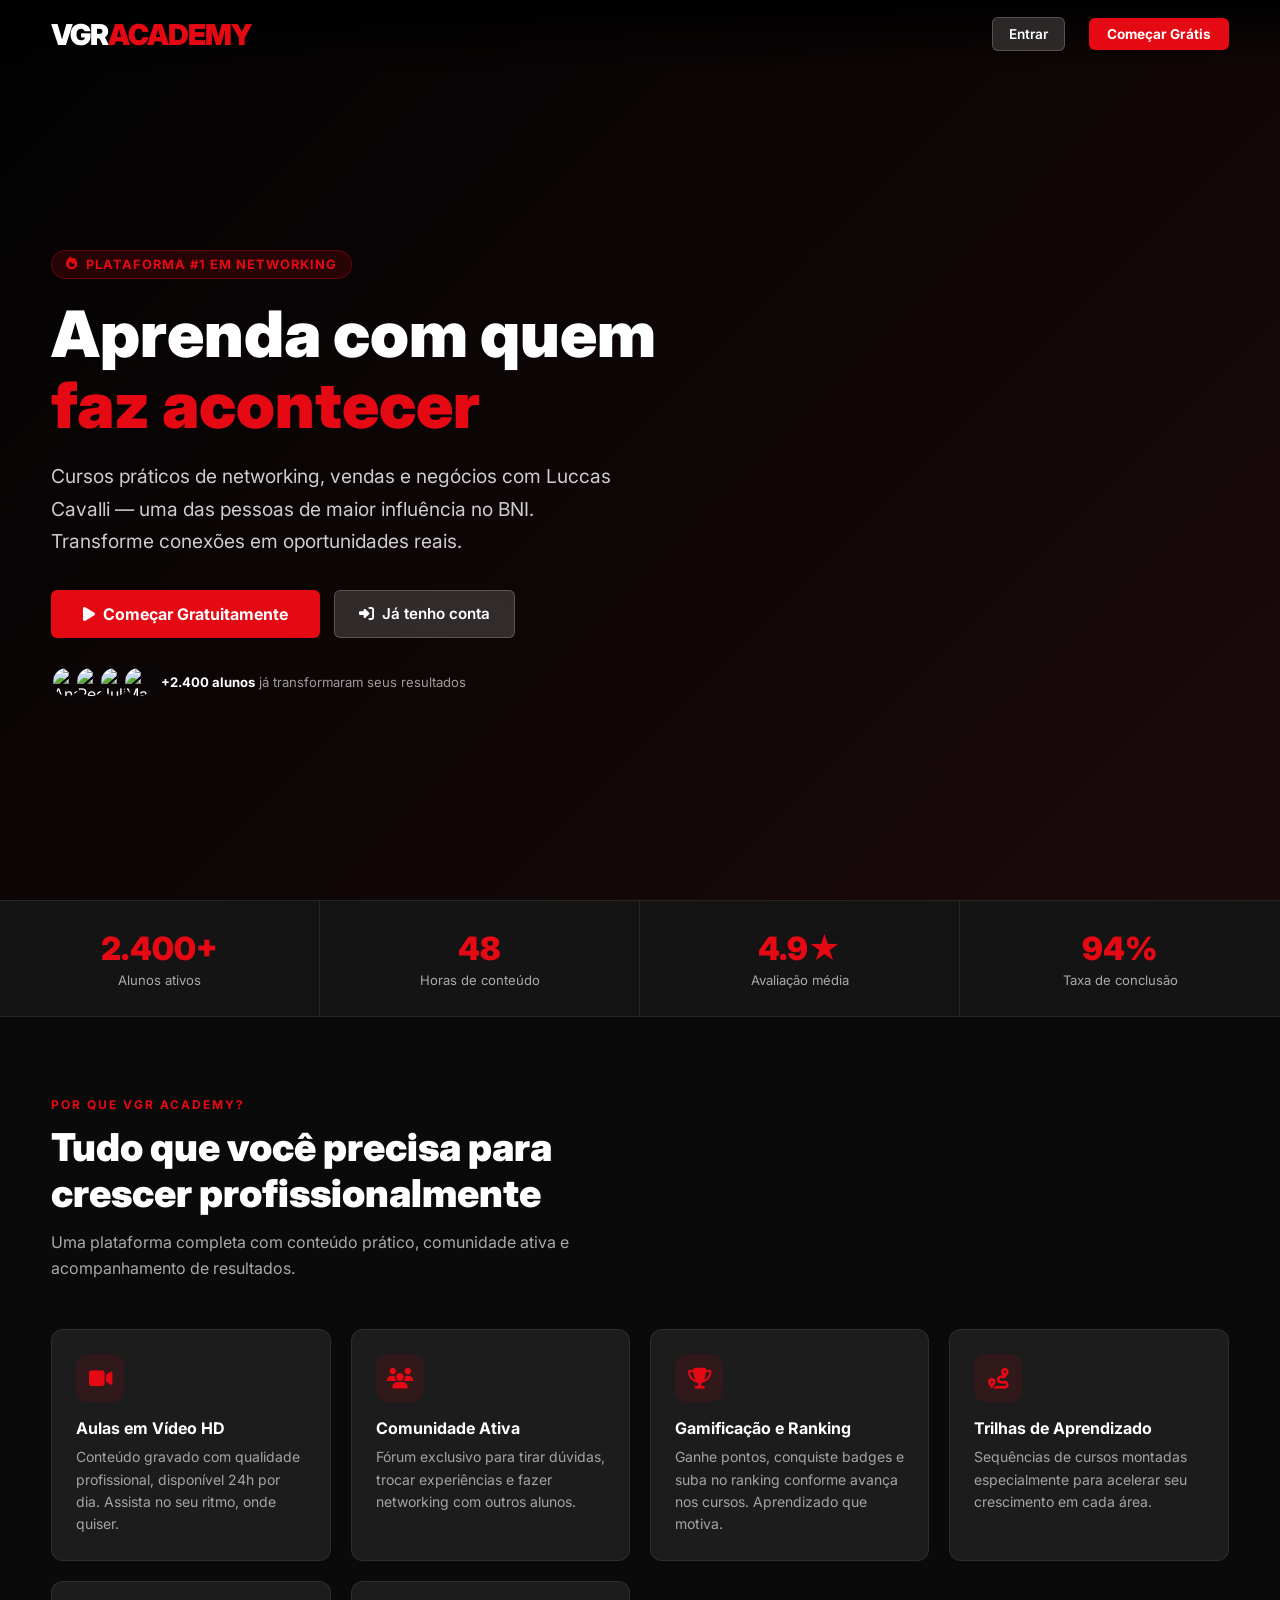
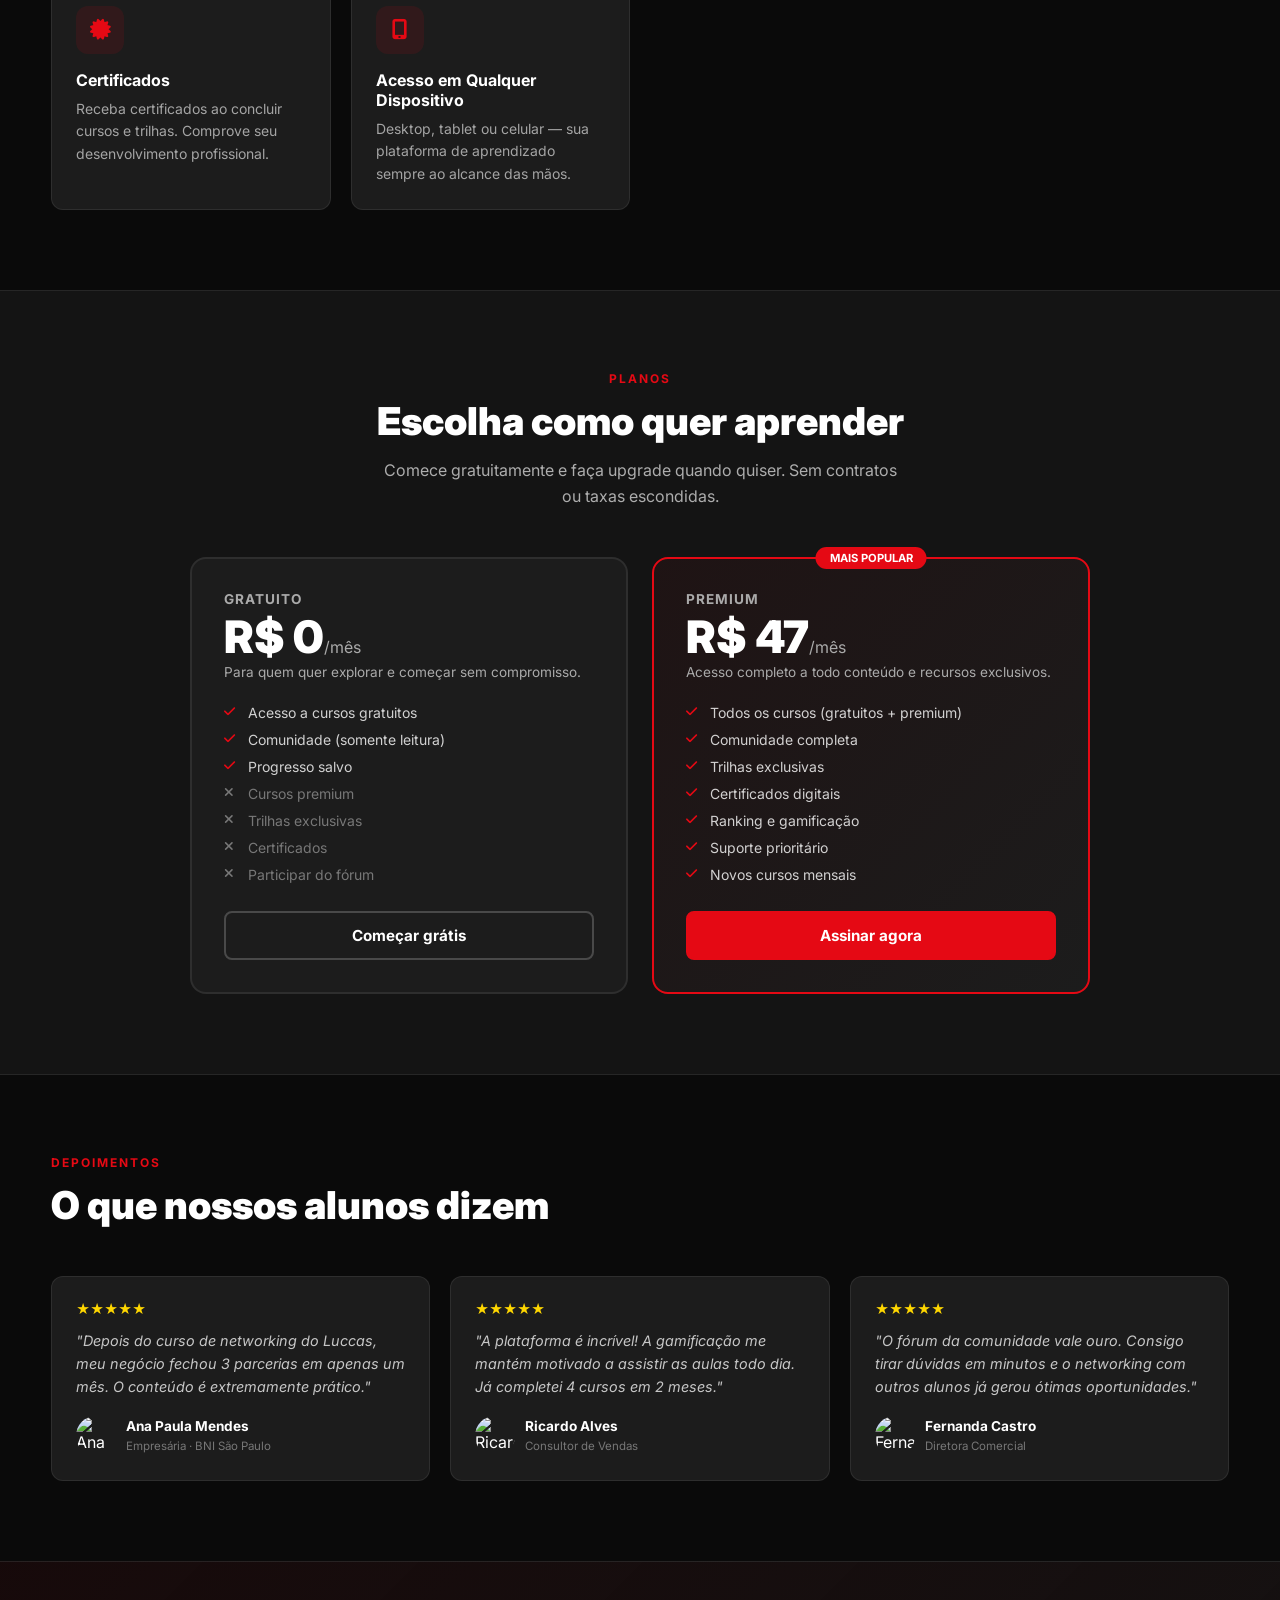
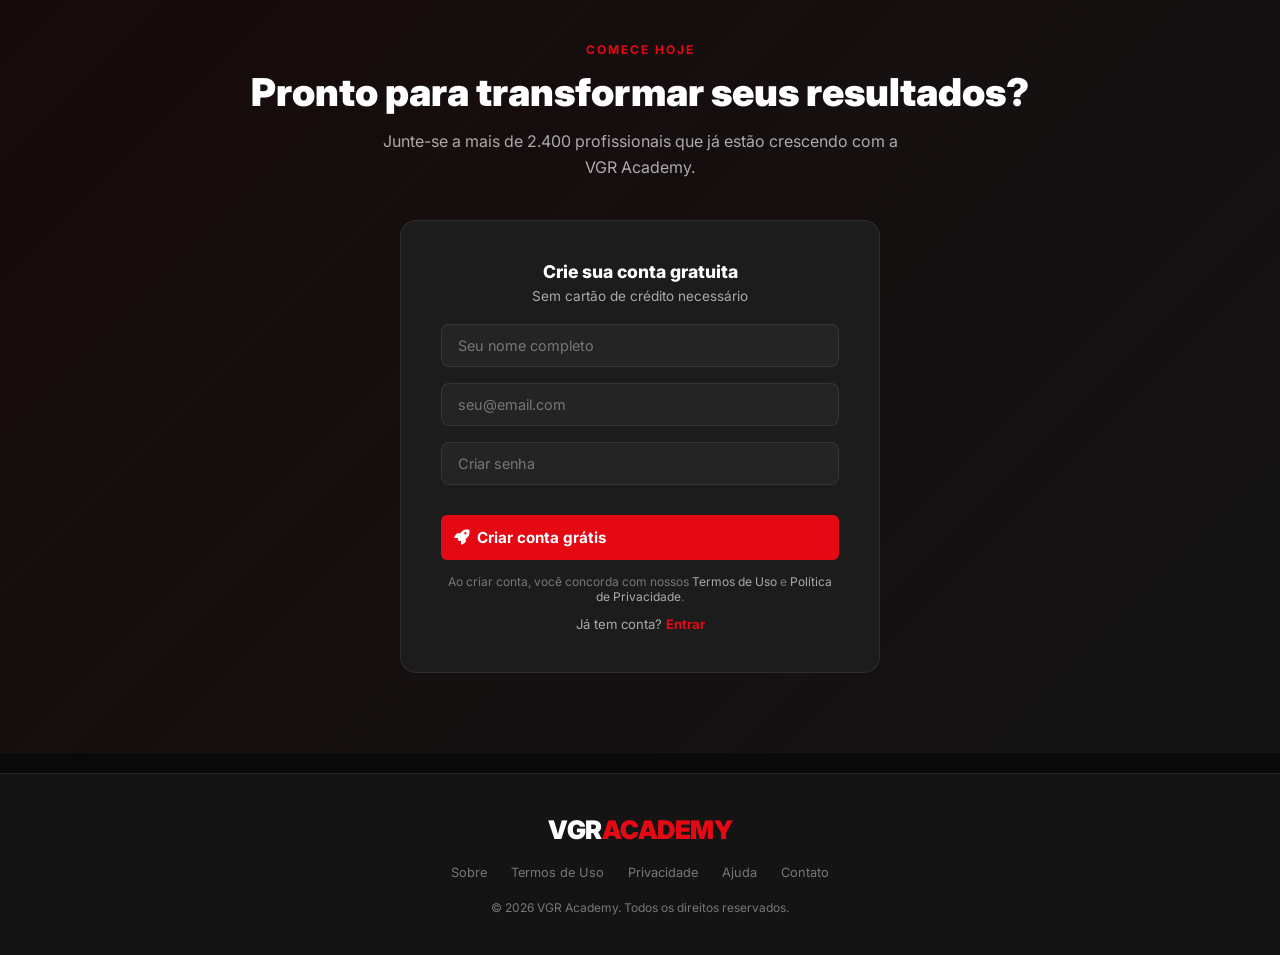
==== index.html @ bb8de330 "Update index.html" ====
<!DOCTYPE html>
<html lang="pt-BR">
<head>
  <meta charset="UTF-8" />
  <meta name="viewport" content="width=device-width, initial-scale=1.0" />
  <title>VGR Academy — Aprenda com quem faz acontecer</title>
  <link rel="stylesheet" href="css/style.css" />
  <link rel="stylesheet" href="css/landing.css" />
  <link rel="stylesheet" href="https://cdnjs.cloudflare.com/ajax/libs/font-awesome/6.5.0/css/all.min.css" />
  <link href="https://fonts.googleapis.com/css2?family=Inter:wght@300;400;500;600;700;800;900&display=swap" rel="stylesheet" />
</head>
<body>

  <!-- NAVBAR -->
  <nav class="navbar scrolled" id="navbar">
    <div class="navbar-left">
      <a href="index.html" class="logo">VGR<span>ACADEMY</span></a>
    </div>
    <div class="navbar-right">
      <a href="login.html" class="btn-secondary btn-sm" style="margin-right:8px">Entrar</a>
      <a href="#planos" class="btn-primary btn-sm">Começar Grátis</a>
    </div>
  </nav>

  <!-- HERO -->
  <section class="landing-hero">
    <div class="landing-hero-bg" id="landingHeroBg"></div>
    <div class="landing-hero-content">
      <div class="landing-eyebrow">
        <i class="fas fa-fire"></i> Plataforma #1 em Networking
      </div>
      <h1 class="landing-h1">
        Aprenda com quem<br><span>faz acontecer</span>
      </h1>
      <p class="landing-lead">
        Cursos práticos de networking, vendas e negócios com Luccas Cavalli — uma das pessoas de maior influência no BNI. Transforme conexões em oportunidades reais.
      </p>
      <div class="landing-cta-row">
        <a href="registro.html" class="btn-primary"><i class="fas fa-play"></i> Começar Gratuitamente</a>
        <a href="login.html" class="btn-secondary"><i class="fas fa-sign-in-alt"></i> Já tenho conta</a>
      </div>
      <div class="landing-social-proof">
        <div class="landing-avatars">
          <img src="https://ui-avatars.com/api/?name=Ana+Silva&background=e50914&color=fff&size=32" alt="Ana" />
          <img src="https://ui-avatars.com/api/?name=Pedro+Costa&background=f5a623&color=fff&size=32" alt="Pedro" />
          <img src="https://ui-avatars.com/api/?name=Julia+Rocha&background=00d4aa&color=fff&size=32" alt="Julia" />
          <img src="https://ui-avatars.com/api/?name=Marcos+Lima&background=7c5cbf&color=fff&size=32" alt="Marcos" />
        </div>
        <div class="landing-social-text">
          <strong>+2.400 alunos</strong> já transformaram seus resultados
        </div>
      </div>
    </div>
  </section>

  <!-- STATS -->
  <section class="landing-stats">
    <div class="landing-stats-grid">
      <div class="stat-cell"><strong>2.400+</strong><span>Alunos ativos</span></div>
      <div class="stat-cell"><strong>48</strong><span>Horas de conteúdo</span></div>
      <div class="stat-cell"><strong>4.9★</strong><span>Avaliação média</span></div>
      <div class="stat-cell"><strong>94%</strong><span>Taxa de conclusão</span></div>
    </div>
  </section>

  <!-- FEATURES -->
  <section class="landing-section">
    <div class="section-label">Por que VGR Academy?</div>
    <h2 class="section-title">Tudo que você precisa para<br>crescer profissionalmente</h2>
    <p class="section-subtitle">Uma plataforma completa com conteúdo prático, comunidade ativa e acompanhamento de resultados.</p>
    <div class="features-grid">
      <div class="feature-card">
        <div class="feature-icon"><i class="fas fa-video"></i></div>
        <h3>Aulas em Vídeo HD</h3>
        <p>Conteúdo gravado com qualidade profissional, disponível 24h por dia. Assista no seu ritmo, onde quiser.</p>
      </div>
      <div class="feature-card">
        <div class="feature-icon"><i class="fas fa-users"></i></div>
        <h3>Comunidade Ativa</h3>
        <p>Fórum exclusivo para tirar dúvidas, trocar experiências e fazer networking com outros alunos.</p>
      </div>
      <div class="feature-card">
        <div class="feature-icon"><i class="fas fa-trophy"></i></div>
        <h3>Gamificação e Ranking</h3>
        <p>Ganhe pontos, conquiste badges e suba no ranking conforme avança nos cursos. Aprendizado que motiva.</p>
      </div>
      <div class="feature-card">
        <div class="feature-icon"><i class="fas fa-route"></i></div>
        <h3>Trilhas de Aprendizado</h3>
        <p>Sequências de cursos montadas especialmente para acelerar seu crescimento em cada área.</p>
      </div>
      <div class="feature-card">
        <div class="feature-icon"><i class="fas fa-certificate"></i></div>
        <h3>Certificados</h3>
        <p>Receba certificados ao concluir cursos e trilhas. Comprove seu desenvolvimento profissional.</p>
      </div>
      <div class="feature-card">
        <div class="feature-icon"><i class="fas fa-mobile-alt"></i></div>
        <h3>Acesso em Qualquer Dispositivo</h3>
        <p>Desktop, tablet ou celular — sua plataforma de aprendizado sempre ao alcance das mãos.</p>
      </div>
    </div>
  </section>

  <!-- PLANS -->
  <section class="landing-section" id="planos" style="background:var(--bg2);border-top:1px solid var(--border);border-bottom:1px solid var(--border)">
    <div style="text-align:center">
      <div class="section-label">Planos</div>
      <h2 class="section-title">Escolha como quer aprender</h2>
      <p class="section-subtitle" style="margin:0 auto">Comece gratuitamente e faça upgrade quando quiser. Sem contratos ou taxas escondidas.</p>
    </div>
    <div class="plans-grid">

      <!-- FREE -->
      <div class="plan-card">
        <div class="plan-name">Gratuito</div>
        <div class="plan-price">R$ 0<small>/mês</small></div>
        <div class="plan-desc">Para quem quer explorar e começar sem compromisso.</div>
        <ul class="plan-features">
          <li><i class="fas fa-check"></i> Acesso a cursos gratuitos</li>
          <li><i class="fas fa-check"></i> Comunidade (somente leitura)</li>
          <li><i class="fas fa-check"></i> Progresso salvo</li>
          <li class="disabled"><i class="fas fa-times"></i> Cursos premium</li>
          <li class="disabled"><i class="fas fa-times"></i> Trilhas exclusivas</li>
          <li class="disabled"><i class="fas fa-times"></i> Certificados</li>
          <li class="disabled"><i class="fas fa-times"></i> Participar do fórum</li>
        </ul>
        <a href="registro.html?plan=free" class="plan-btn outline">Começar grátis</a>
      </div>

      <!-- PAID -->
      <div class="plan-card featured">
        <div class="popular-badge">Mais popular</div>
        <div class="plan-name">Premium</div>
        <div class="plan-price">R$ 47<small>/mês</small></div>
        <div class="plan-desc">Acesso completo a todo conteúdo e recursos exclusivos.</div>
        <ul class="plan-features">
          <li><i class="fas fa-check"></i> Todos os cursos (gratuitos + premium)</li>
          <li><i class="fas fa-check"></i> Comunidade completa</li>
          <li><i class="fas fa-check"></i> Trilhas exclusivas</li>
          <li><i class="fas fa-check"></i> Certificados digitais</li>
          <li><i class="fas fa-check"></i> Ranking e gamificação</li>
          <li><i class="fas fa-check"></i> Suporte prioritário</li>
          <li><i class="fas fa-check"></i> Novos cursos mensais</li>
        </ul>
        <a href="registro.html?plan=paid" class="plan-btn primary">Assinar agora</a>
      </div>

    </div>
  </section>

  <!-- TESTIMONIALS -->
  <section class="landing-section">
    <div class="section-label">Depoimentos</div>
    <h2 class="section-title">O que nossos alunos dizem</h2>
    <div class="testimonials-grid">
      <div class="testimonial-card">
        <div class="testimonial-stars">★★★★★</div>
        <p class="testimonial-text">"Depois do curso de networking do Luccas, meu negócio fechou 3 parcerias em apenas um mês. O conteúdo é extremamente prático."</p>
        <div class="testimonial-author">
          <img src="https://ui-avatars.com/api/?name=Ana+Paula&background=e50914&color=fff&size=40" alt="Ana Paula" />
          <div>
            <strong>Ana Paula Mendes</strong>
            <small>Empresária · BNI São Paulo</small>
          </div>
        </div>
      </div>
      <div class="testimonial-card">
        <div class="testimonial-stars">★★★★★</div>
        <p class="testimonial-text">"A plataforma é incrível! A gamificação me mantém motivado a assistir as aulas todo dia. Já completei 4 cursos em 2 meses."</p>
        <div class="testimonial-author">
          <img src="https://ui-avatars.com/api/?name=Ricardo+Alves&background=f5a623&color=fff&size=40" alt="Ricardo" />
          <div>
            <strong>Ricardo Alves</strong>
            <small>Consultor de Vendas</small>
          </div>
        </div>
      </div>
      <div class="testimonial-card">
        <div class="testimonial-stars">★★★★★</div>
        <p class="testimonial-text">"O fórum da comunidade vale ouro. Consigo tirar dúvidas em minutos e o networking com outros alunos já gerou ótimas oportunidades."</p>
        <div class="testimonial-author">
          <img src="https://ui-avatars.com/api/?name=Fernanda+Castro&background=00d4aa&color=fff&size=40" alt="Fernanda" />
          <div>
            <strong>Fernanda Castro</strong>
            <small>Diretora Comercial</small>
          </div>
        </div>
      </div>
    </div>
  </section>

  <!-- REGISTER CTA -->
  <section class="register-section">
    <div class="section-label">Comece hoje</div>
    <h2 class="section-title">Pronto para transformar seus resultados?</h2>
    <p class="section-subtitle" style="margin:0 auto 32px">Junte-se a mais de 2.400 profissionais que já estão crescendo com a VGR Academy.</p>
    <div class="register-box">
      <h3 style="font-size:1.1rem;font-weight:800;margin-bottom:6px">Crie sua conta gratuita</h3>
      <p style="font-size:0.85rem;color:var(--gray);margin-bottom:20px">Sem cartão de crédito necessário</p>
      <form onsubmit="quickRegister(event)">
        <div class="form-group">
          <input type="text" id="qrName" placeholder="Seu nome completo" required style="background:var(--bg4);border:1px solid var(--border);border-radius:8px;padding:12px 16px;width:100%;color:white;font-family:var(--font);font-size:0.9rem;box-sizing:border-box" />
        </div>
        <div class="form-group" style="margin-top:10px">
          <input type="email" id="qrEmail" placeholder="seu@email.com" required style="background:var(--bg4);border:1px solid var(--border);border-radius:8px;padding:12px 16px;width:100%;color:white;font-family:var(--font);font-size:0.9rem;box-sizing:border-box" />
        </div>
        <div class="form-group" style="margin-top:10px">
          <input type="password" id="qrPass" placeholder="Criar senha" required style="background:var(--bg4);border:1px solid var(--border);border-radius:8px;padding:12px 16px;width:100%;color:white;font-family:var(--font);font-size:0.9rem;box-sizing:border-box" />
        </div>
        <button type="submit" class="btn-primary" style="width:100%;margin-top:14px;padding:13px;font-size:0.95rem">
          <i class="fas fa-rocket"></i> Criar conta grátis
        </button>
      </form>
      <p style="font-size:0.75rem;color:var(--gray2);margin-top:14px;text-align:center">
        Ao criar conta, você concorda com nossos <a href="#" style="color:var(--gray)">Termos de Uso</a> e <a href="#" style="color:var(--gray)">Política de Privacidade</a>.
      </p>
      <p style="font-size:0.82rem;text-align:center;margin-top:12px;color:var(--gray)">
        Já tem conta? <a href="login.html" style="color:var(--red);font-weight:700">Entrar</a>
      </p>
    </div>
  </section>

  <!-- FOOTER -->
  <footer class="footer">
    <div class="footer-inner">
      <div class="footer-logo">VGR<span>ACADEMY</span></div>
      <div class="footer-links">
        <a href="#">Sobre</a>
        <a href="#">Termos de Uso</a>
        <a href="#">Privacidade</a>
        <a href="#">Ajuda</a>
        <a href="#">Contato</a>
      </div>
      <p class="footer-copy">© 2026 VGR Academy. Todos os direitos reservados.</p>
    </div>
  </footer>

  <script src="https://cdn.jsdelivr.net/npm/@supabase/supabase-js@2"></script>
  <script src="js/supabase-config.js"></script>
  <script src="js/db.js"></script>
  <script src="js/supabase-db.js"></script>
  <script>
    function injectLandingMedia(url, poster, type) {
      const container = document.getElementById('landingHeroBg');
      if (!container) return;
      container.innerHTML = '';
      if (type === 'video' && url) {
        const v = document.createElement('video');
        v.autoplay = true; v.muted = true; v.loop = true;
        v.setAttribute('playsinline', '');
        if (poster) v.poster = poster;
        const s = document.createElement('source');
        s.src = url; s.type = 'video/mp4';
        v.appendChild(s);
        container.appendChild(v);
      } else {
        const img = document.createElement('img');
        img.src = url || poster || '';
        img.alt = 'Hero';
        container.appendChild(img);
      }
    }

    // 1. Aplica imediatamente do cache local
    (function () {
      const platform = DB.getPlatform();
      injectLandingMedia(platform.landingVideoUrl, platform.landingVideoPoster, platform.landingVideoType || 'video');
    })();

    // 2. Atualiza com dados do Supabase em segundo plano
    (async function () {
      try {
        const row = await SupabaseDB.getSettings();
        if (!row) return;
        const url    = row.landing_video_url    || '';
        const poster = row.landing_video_poster || '';
        const type   = row.landing_video_type   || 'video';
        if (url) injectLandingMedia(url, poster, type);
      } catch(e) { /* usa cache local */ }
    })();
  </script>
  <script>
    // Scroll navbar
    window.addEventListener('scroll', () => {
      document.getElementById('navbar').classList.toggle('scrolled', window.scrollY > 20);
    });

    // Smooth scroll for anchor links
    document.querySelectorAll('a[href^="#"]').forEach(a => {
      a.addEventListener('click', e => {
        e.preventDefault();
        const target = document.querySelector(a.getAttribute('href'));
        if (target) target.scrollIntoView({ behavior: 'smooth', block: 'start' });
      });
    });

    // Quick register from landing
    function quickRegister(e) {
      e.preventDefault();
      const name = document.getElementById('qrName').value.trim();
      const email = document.getElementById('qrEmail').value.trim();
      const pass = document.getElementById('qrPass').value;
      const result = DB.registerUser(name, email, pass, 'free');
      if (result.success) {
        DB.login(email, pass);
        window.location.href = 'home.html';
      } else {
        alert(result.error || 'Erro ao criar conta. Tente novamente.');
      }
    }
  </script>
</body>
</html>
---- css/style.css ----
/* ===================================================
   EDUFLIX — MAIN STYLESHEET
   =================================================== */

:root {
  --bg: #0a0a0a;
  --bg2: #141414;
  --bg3: #1c1c1c;
  --bg4: #242424;
  --red: #e50914;
  --red-hover: #f40612;
  --red-dark: #b20710;
  --white: #ffffff;
  --gray: #aaaaaa;
  --gray2: #777777;
  --border: rgba(255,255,255,0.08);
  --card-radius: 8px;
  --transition: 0.25s ease;
  --navbar-h: 68px;
  --font: 'Inter', sans-serif;
  --shadow: 0 8px 40px rgba(0,0,0,0.6);
  --shadow-card: 0 4px 20px rgba(0,0,0,0.5);
}

/* ---- RESET ---- */
*, *::before, *::after { box-sizing: border-box; margin: 0; padding: 0; }
html { scroll-behavior: smooth; }
body {
  font-family: var(--font);
  background: var(--bg);
  color: var(--white);
  overflow-x: hidden;
  min-height: 100vh;
}
a { text-decoration: none; color: inherit; }
ul { list-style: none; }
img { display: block; max-width: 100%; }
button { cursor: pointer; border: none; background: none; font-family: var(--font); }

/* ============================================================
   SCROLLBAR
   ============================================================ */
::-webkit-scrollbar { width: 6px; height: 6px; }
::-webkit-scrollbar-track { background: var(--bg2); }
::-webkit-scrollbar-thumb { background: #444; border-radius: 3px; }
::-webkit-scrollbar-thumb:hover { background: #666; }

/* ============================================================
   NAVBAR
   ============================================================ */
.navbar {
  position: fixed;
  top: 0; left: 0; right: 0;
  z-index: 1000;
  height: var(--navbar-h);
  display: flex;
  align-items: center;
  justify-content: space-between;
  padding: 0 4%;
  background: linear-gradient(to bottom, rgba(0,0,0,0.95) 0%, transparent 100%);
  transition: background var(--transition);
}
.navbar.scrolled {
  background: rgba(10,10,10,0.98);
  box-shadow: 0 2px 20px rgba(0,0,0,0.5);
}
.navbar-left { display: flex; align-items: center; gap: 32px; }
.navbar-right { display: flex; align-items: center; gap: 16px; }

.logo {
  font-size: 1.8rem;
  font-weight: 900;
  color: var(--white);
  letter-spacing: -1px;
}
.logo span { color: var(--red); }

.nav-links { display: flex; gap: 20px; }
.nav-links a {
  font-size: 0.875rem;
  font-weight: 500;
  color: rgba(255,255,255,0.75);
  transition: color var(--transition);
  white-space: nowrap;
}
.nav-links a:hover, .nav-links a.active { color: var(--white); }

/* Search */
.btn-search {
  color: var(--white);
  font-size: 1.1rem;
  padding: 6px;
  background: none;
  transition: color var(--transition);
}
.btn-search:hover { color: var(--red); }

.search-bar {
  display: none;
  align-items: center;
  background: rgba(20,20,20,0.95);
  border: 1px solid rgba(255,255,255,0.3);
  border-radius: 4px;
  padding: 6px 12px;
  gap: 8px;
}
.search-bar.active { display: flex; }
.search-bar input {
  background: none;
  border: none;
  outline: none;
  color: var(--white);
  font-size: 0.9rem;
  width: 200px;
  font-family: var(--font);
}
.search-bar input::placeholder { color: var(--gray2); }
.close-search { color: var(--gray); font-size: 0.9rem; }
.close-search:hover { color: var(--white); }

/* Bell */
.notification-bell {
  position: relative;
  font-size: 1.1rem;
  cursor: pointer;
  color: rgba(255,255,255,0.8);
  transition: color var(--transition);
}
.notification-bell:hover { color: var(--white); }
.notification-bell .badge {
  position: absolute;
  top: -6px; right: -6px;
  background: var(--red);
  color: white;
  font-size: 0.6rem;
  font-weight: 700;
  width: 16px; height: 16px;
  border-radius: 50%;
  display: flex; align-items: center; justify-content: center;
}

/* User Menu */
.user-menu { position: relative; }
.avatar {
  display: flex; align-items: center; gap: 6px;
  cursor: pointer;
}
.avatar img { border-radius: 4px; width: 36px; height: 36px; object-fit: cover; }
.avatar .fa-caret-down { font-size: 0.75rem; color: var(--gray); transition: transform var(--transition); }
.user-menu:hover .fa-caret-down { transform: rotate(180deg); }

.dropdown {
  display: none;
  position: absolute;
  top: calc(100% + 12px);
  right: 0;
  background: rgba(20,20,20,0.97);
  border: 1px solid var(--border);
  border-radius: 6px;
  min-width: 180px;
  padding: 8px 0;
  box-shadow: var(--shadow);
  backdrop-filter: blur(10px);
}
.user-menu:hover .dropdown { display: block; }
.dropdown a {
  display: flex;
  align-items: center;
  gap: 10px;
  padding: 10px 16px;
  font-size: 0.875rem;
  color: rgba(255,255,255,0.85);
  transition: background var(--transition), color var(--transition);
}
.dropdown a:hover { background: rgba(255,255,255,0.08); color: var(--white); }
.dropdown a i { width: 16px; color: var(--gray2); }
.dropdown .divider { border-top: 1px solid var(--border); margin: 6px 0; }

/* Hamburger */
.hamburger { display: none; color: var(--white); font-size: 1.3rem; padding: 6px; }

/* Mobile Menu */
.mobile-menu {
  display: none;
  position: fixed;
  top: var(--navbar-h); left: 0; right: 0;
  background: rgba(10,10,10,0.98);
  z-index: 999;
  padding: 16px 0;
  border-bottom: 1px solid var(--border);
  backdrop-filter: blur(20px);
}
.mobile-menu.open { display: block; }
.mobile-menu ul { display: flex; flex-direction: column; }
.mobile-menu a {
  display: flex;
  align-items: center;
  gap: 12px;
  padding: 14px 24px;
  font-size: 1rem;
  color: rgba(255,255,255,0.85);
  border-bottom: 1px solid rgba(255,255,255,0.04);
  transition: background var(--transition);
}
.mobile-menu a:hover { background: rgba(255,255,255,0.06); color: var(--white); }
.mobile-menu a i { width: 20px; color: var(--red); }

/* ============================================================
   HERO
   ============================================================ */
.hero {
  position: relative;
  height: 90vh;
  min-height: 520px;
  max-height: 850px;
  display: flex;
  align-items: flex-end;
  overflow: hidden;
}
.hero-bg { position: absolute; inset: 0; }
.hero-img {
  width: 100%; height: 100%;
  object-fit: cover;
  object-position: center top;
  filter: brightness(0.55);
}
.hero-video {
  width: 100%; height: 100%;
  object-fit: cover;
  object-position: center center;
  filter: brightness(0.55);
  pointer-events: none;
}
.hero-overlay {
  position: absolute; inset: 0;
  background: linear-gradient(
    to right,
    rgba(0,0,0,0.85) 0%,
    rgba(0,0,0,0.4) 50%,
    transparent 100%
  ),
  linear-gradient(
    to top,
    rgba(10,10,10,1) 0%,
    rgba(10,10,10,0.3) 40%,
    transparent 100%
  );
}
.hero-content {
  position: relative;
  z-index: 2;
  max-width: 580px;
  padding: 0 4% 80px;
}
.hero-badge {
  display: inline-flex;
  align-items: center;
  gap: 6px;
  background: var(--red);
  color: white;
  font-size: 0.75rem;
  font-weight: 700;
  padding: 4px 10px;
  border-radius: 4px;
  margin-bottom: 16px;
  text-transform: uppercase;
  letter-spacing: 1px;
}
.hero-title {
  font-size: clamp(2rem, 5vw, 3.5rem);
  font-weight: 900;
  line-height: 1.1;
  margin-bottom: 14px;
  text-shadow: 2px 2px 20px rgba(0,0,0,0.5);
}
.hero-title span { color: var(--red); }
.hero-desc {
  font-size: clamp(0.875rem, 1.5vw, 1.05rem);
  color: rgba(255,255,255,0.85);
  line-height: 1.6;
  margin-bottom: 20px;
  max-width: 480px;
}
.hero-meta {
  display: flex;
  align-items: center;
  gap: 10px;
  margin-bottom: 24px;
  flex-wrap: wrap;
}
.hero-meta span { font-size: 0.875rem; color: rgba(255,255,255,0.75); }
.hero-meta .separator { color: rgba(255,255,255,0.3); }
.hero-meta .rating { color: #ffd700; font-weight: 600; }
.hero-meta .badge-level {
  background: rgba(255,255,255,0.15);
  border: 1px solid rgba(255,255,255,0.3);
  padding: 2px 10px;
  border-radius: 20px;
  font-size: 0.75rem;
}
.hero-actions { display: flex; align-items: center; gap: 12px; flex-wrap: wrap; }

.hero-scroll-indicator {
  position: absolute;
  bottom: 24px;
  left: 50%;
  transform: translateX(-50%);
  z-index: 2;
  animation: bounce 2s infinite;
  color: rgba(255,255,255,0.4);
  font-size: 1.2rem;
}
@keyframes bounce {
  0%, 100% { transform: translateX(-50%) translateY(0); }
  50% { transform: translateX(-50%) translateY(8px); }
}

/* ============================================================
   BUTTONS
   ============================================================ */
.btn-primary {
  display: inline-flex;
  align-items: center;
  gap: 8px;
  background: var(--red);
  color: white;
  font-weight: 700;
  font-size: 0.95rem;
  padding: 12px 28px;
  border-radius: 6px;
  transition: background var(--transition), transform var(--transition), box-shadow var(--transition);
  border: none;
  cursor: pointer;
  font-family: var(--font);
}
.btn-primary:hover {
  background: var(--red-hover);
  transform: translateY(-1px);
  box-shadow: 0 6px 20px rgba(229,9,20,0.4);
}
.btn-primary.btn-sm { padding: 8px 18px; font-size: 0.85rem; }

.btn-secondary {
  display: inline-flex;
  align-items: center;
  gap: 8px;
  background: rgba(255,255,255,0.15);
  color: white;
  font-weight: 600;
  font-size: 0.95rem;
  padding: 12px 24px;
  border-radius: 6px;
  backdrop-filter: blur(4px);
  border: 1px solid rgba(255,255,255,0.2);
  transition: background var(--transition), transform var(--transition);
  cursor: pointer;
  font-family: var(--font);
}
.btn-secondary:hover { background: rgba(255,255,255,0.25); transform: translateY(-1px); }
.btn-secondary.btn-sm { padding: 8px 16px; font-size: 0.85rem; }

.btn-icon {
  width: 44px; height: 44px;
  border-radius: 50%;
  border: 2px solid rgba(255,255,255,0.6);
  color: white;
  font-size: 1.1rem;
  display: flex; align-items: center; justify-content: center;
  transition: border-color var(--transition), background var(--transition);
  background: none;
  cursor: pointer;
}
.btn-icon:hover { border-color: white; background: rgba(255,255,255,0.15); }

/* ============================================================
   CONTINUE WATCHING BANNER
   ============================================================ */
.continue-watching-banner {
  background: linear-gradient(135deg, rgba(229,9,20,0.12) 0%, rgba(20,20,20,0.95) 100%);
  border-top: 1px solid rgba(229,9,20,0.2);
  border-bottom: 1px solid var(--border);
  padding: 20px 0;
}
.container { max-width: 1400px; margin: 0 auto; padding: 0 4%; }
.progress-card-featured {
  display: flex;
  align-items: center;
  gap: 20px;
  max-width: 700px;
}
.progress-card-featured-thumb {
  position: relative;
  width: 140px;
  min-width: 140px;
  border-radius: 8px;
  overflow: hidden;
  cursor: pointer;
}
.progress-card-featured-thumb img {
  width: 100%;
  aspect-ratio: 16/9;
  object-fit: cover;
  transition: transform var(--transition);
}
.progress-card-featured-thumb:hover img { transform: scale(1.05); }
.play-overlay {
  position: absolute;
  inset: 0;
  background: rgba(0,0,0,0.4);
  display: flex;
  align-items: center;
  justify-content: center;
  opacity: 0;
  transition: opacity var(--transition);
}
.progress-card-featured-thumb:hover .play-overlay { opacity: 1; }
.play-overlay i { font-size: 1.5rem; color: white; }
.progress-label {
  font-size: 0.75rem;
  color: var(--red);
  font-weight: 600;
  text-transform: uppercase;
  letter-spacing: 0.5px;
  margin-bottom: 6px;
  display: flex; align-items: center; gap: 6px;
}
.progress-card-featured-info h3 {
  font-size: 1rem;
  font-weight: 700;
  margin-bottom: 10px;
}
.progress-bar-wrap {
  display: flex;
  align-items: center;
  gap: 10px;
  margin-bottom: 12px;
}
.progress-bar {
  flex: 1;
  height: 4px;
  background: rgba(255,255,255,0.15);
  border-radius: 2px;
  overflow: hidden;
}
.progress-fill {
  height: 100%;
  background: var(--red);
  border-radius: 2px;
  transition: width 0.5s ease;
}
.progress-bar-wrap span { font-size: 0.75rem; color: var(--gray); white-space: nowrap; }
.btn-continue {
  display: inline-flex;
  align-items: center;
  gap: 6px;
  background: var(--red);
  color: white;
  font-size: 0.8rem;
  font-weight: 700;
  padding: 8px 16px;
  border-radius: 5px;
  transition: background var(--transition);
}
.btn-continue:hover { background: var(--red-hover); }

/* ============================================================
   MAIN CONTENT
   ============================================================ */
.main-content { padding: 20px 0 60px; }

/* ============================================================
   SECTIONS
   ============================================================ */
.section { padding: 32px 0 8px; }
.section-header {
  display: flex;
  align-items: center;
  justify-content: space-between;
  padding: 0 4%;
  margin-bottom: 16px;
}
.section-header h2 {
  font-size: clamp(1rem, 2vw, 1.3rem);
  font-weight: 700;
  display: flex;
  align-items: center;
  gap: 10px;
}
.section-header h2 i { color: var(--red); font-size: 0.9em; }
.see-all {
  font-size: 0.8rem;
  color: var(--gray);
  display: flex;
  align-items: center;
  gap: 4px;
  transition: color var(--transition);
  white-space: nowrap;
}
.see-all:hover { color: var(--white); }

/* ============================================================
   CAROUSEL
   ============================================================ */
.carousel-wrap {
  position: relative;
  padding: 0 4%;
}
.carousel {
  display: flex;
  gap: 10px;
  overflow-x: auto;
  scroll-snap-type: x mandatory;
  scrollbar-width: none;
  padding-bottom: 16px;
  scroll-behavior: smooth;
}
.carousel::-webkit-scrollbar { display: none; }

.carousel-btn {
  position: absolute;
  top: 50%;
  transform: translateY(-60%);
  z-index: 10;
  background: rgba(10,10,10,0.8);
  color: white;
  width: 44px; height: 80px;
  border-radius: 4px;
  border: none;
  cursor: pointer;
  font-size: 1.1rem;
  display: flex;
  align-items: center;
  justify-content: center;
  transition: background var(--transition), opacity var(--transition);
  opacity: 0;
  backdrop-filter: blur(4px);
}
.carousel-wrap:hover .carousel-btn { opacity: 1; }
.carousel-btn:hover { background: rgba(30,30,30,0.95); }
.carousel-btn.prev { left: 0; border-radius: 0 4px 4px 0; }
.carousel-btn.next { right: 0; border-radius: 4px 0 0 4px; }

/* ============================================================
   COURSE CARD
   ============================================================ */
.course-card {
  position: relative;
  min-width: 220px;
  max-width: 220px;
  scroll-snap-align: start;
  border-radius: var(--card-radius);
  overflow: hidden;
  cursor: pointer;
  transition: transform 0.3s cubic-bezier(0.34,1.56,0.64,1), z-index 0s;
  transform-origin: center center;
  flex-shrink: 0;
  background: var(--bg3);
}
.course-card:hover {
  transform: scale(1.12);
  z-index: 50;
  box-shadow: var(--shadow);
}
/* Fix for edge cards */
.carousel .course-card:first-child:hover { transform-origin: left center; }
.carousel .course-card:last-child:hover { transform-origin: right center; }

.card-thumb {
  position: relative;
  aspect-ratio: 16/9;
  overflow: hidden;
  background: var(--bg4);
}
.card-thumb img {
  width: 100%; height: 100%;
  object-fit: cover;
  transition: transform 0.3s ease;
}
.course-card:hover .card-thumb img { transform: scale(1.05); }

.card-play-btn {
  position: absolute;
  inset: 0;
  background: rgba(0,0,0,0.35);
  display: flex;
  align-items: center;
  justify-content: center;
  opacity: 0;
  transition: opacity var(--transition);
}
.card-play-btn i {
  width: 46px; height: 46px;
  background: var(--red);
  border-radius: 50%;
  display: flex; align-items: center; justify-content: center;
  font-size: 1rem;
  color: white;
  box-shadow: 0 4px 15px rgba(229,9,20,0.5);
  padding-left: 3px;
}
.course-card:hover .card-play-btn { opacity: 1; }

.card-badges {
  position: absolute;
  top: 8px; left: 8px;
  display: flex; gap: 4px; flex-wrap: wrap;
}
.card-badge {
  font-size: 0.65rem;
  font-weight: 700;
  padding: 3px 7px;
  border-radius: 3px;
  text-transform: uppercase;
  letter-spacing: 0.5px;
}
.badge-new { background: var(--red); color: white; }
.badge-hot { background: #ff6b35; color: white; }
.badge-free { background: #00c853; color: white; }
.badge-top { background: #ffd700; color: #000; }

.card-progress {
  position: absolute;
  bottom: 0; left: 0; right: 0;
  height: 3px;
  background: rgba(255,255,255,0.15);
}
.card-progress-fill { height: 100%; background: var(--red); }

.card-body {
  padding: 10px 12px 12px;
  background: var(--bg3);
  transition: background var(--transition);
}
.course-card:hover .card-body { background: var(--bg4); }
.card-title {
  font-size: 0.85rem;
  font-weight: 700;
  margin-bottom: 4px;
  white-space: nowrap;
  overflow: hidden;
  text-overflow: ellipsis;
}
.card-meta {
  display: flex;
  align-items: center;
  gap: 8px;
  font-size: 0.72rem;
  color: var(--gray);
}
.card-meta .star { color: #ffd700; }

/* Expanded Card (on hover) */
.card-expanded {
  display: none;
  padding: 0 12px 12px;
  background: var(--bg4);
  border-top: 1px solid var(--border);
}
.course-card:hover .card-expanded { display: block; }
.card-expanded p {
  font-size: 0.75rem;
  color: var(--gray);
  line-height: 1.5;
  margin-bottom: 10px;
  display: -webkit-box;
  -webkit-line-clamp: 2;
  -webkit-box-orient: vertical;
  overflow: hidden;
}
.card-actions {
  display: flex;
  gap: 6px;
  align-items: center;
}
.card-btn {
  width: 30px; height: 30px;
  border-radius: 50%;
  border: 1.5px solid rgba(255,255,255,0.4);
  color: white;
  font-size: 0.75rem;
  display: flex; align-items: center; justify-content: center;
  transition: border-color var(--transition), background var(--transition);
  background: none;
  cursor: pointer;
}
.card-btn:hover { border-color: white; background: rgba(255,255,255,0.12); }
.card-btn.play-small {
  background: var(--red);
  border-color: var(--red);
  width: 34px; height: 34px;
  font-size: 0.85rem;
}
.card-btn.play-small:hover { background: var(--red-hover); }

/* Top 10 Card */
.top10-card {
  min-width: 260px;
  max-width: 260px;
}
.top10-card .card-thumb { aspect-ratio: 16/9; }
.top10-number {
  position: absolute;
  bottom: -8px;
  left: -4px;
  font-size: 5rem;
  font-weight: 900;
  line-height: 1;
  color: transparent;
  -webkit-text-stroke: 3px var(--white);
  text-shadow: 3px 3px 0 rgba(0,0,0,0.5);
  z-index: 5;
}

/* ============================================================
   CATEGORIES GRID
   ============================================================ */
.categories-grid {
  display: grid;
  grid-template-columns: repeat(auto-fill, minmax(160px, 1fr));
  gap: 12px;
  padding: 0 4%;
}
.category-card {
  background: linear-gradient(135deg, color-mix(in srgb, var(--clr) 20%, var(--bg3)), var(--bg3));
  border: 1px solid color-mix(in srgb, var(--clr) 30%, transparent);
  border-radius: var(--card-radius);
  padding: 20px 16px;
  cursor: pointer;
  transition: transform var(--transition), box-shadow var(--transition), background var(--transition);
  display: flex;
  flex-direction: column;
  gap: 6px;
  position: relative;
  overflow: hidden;
}
.category-card::before {
  content: '';
  position: absolute;
  inset: 0;
  background: color-mix(in srgb, var(--clr) 0%, transparent);
  transition: background var(--transition);
}
.category-card:hover::before { background: color-mix(in srgb, var(--clr) 15%, transparent); }
.category-card:hover { transform: translateY(-4px); box-shadow: 0 8px 30px rgba(0,0,0,0.4); }
.category-card i {
  font-size: 1.6rem;
  color: var(--clr);
  position: relative;
}
.category-card span {
  font-size: 0.9rem;
  font-weight: 700;
  position: relative;
}
.category-card small {
  font-size: 0.72rem;
  color: var(--gray);
  position: relative;
}

/* ============================================================
   MODAL
   ============================================================ */
.modal-overlay {
  display: none;
  position: fixed;
  inset: 0;
  background: rgba(0,0,0,0.75);
  z-index: 2000;
  align-items: center;
  justify-content: center;
  padding: 20px;
  backdrop-filter: blur(4px);
}
.modal-overlay.open { display: flex; }
.modal {
  background: var(--bg2);
  border-radius: 12px;
  width: 100%;
  max-width: 800px;
  max-height: 90vh;
  overflow-y: auto;
  position: relative;
  box-shadow: var(--shadow);
  animation: modalIn 0.3s cubic-bezier(0.34,1.56,0.64,1);
}
@keyframes modalIn {
  from { opacity: 0; transform: scale(0.9) translateY(20px); }
  to { opacity: 1; transform: scale(1) translateY(0); }
}
.modal-close {
  position: absolute;
  top: 12px; right: 12px;
  z-index: 10;
  background: rgba(0,0,0,0.5);
  color: white;
  width: 36px; height: 36px;
  border-radius: 50%;
  display: flex; align-items: center; justify-content: center;
  font-size: 0.9rem;
  transition: background var(--transition);
  cursor: pointer;
}
.modal-close:hover { background: rgba(0,0,0,0.8); }
.modal-hero {
  position: relative;
  aspect-ratio: 16/9;
  overflow: hidden;
  border-radius: 12px 12px 0 0;
}
.modal-hero img { width: 100%; height: 100%; object-fit: cover; }
.modal-hero-overlay {
  position: absolute; inset: 0;
  background: linear-gradient(to top, rgba(20,20,20,1) 0%, transparent 60%);
}
.modal-hero-content {
  position: absolute;
  bottom: 0; left: 0; right: 0;
  padding: 20px 24px;
}
.modal-hero-content h2 {
  font-size: clamp(1.2rem, 3vw, 1.8rem);
  font-weight: 900;
  margin-bottom: 12px;
}
.modal-actions { display: flex; gap: 10px; flex-wrap: wrap; }
.modal-body {
  padding: 20px 24px 28px;
  display: grid;
  grid-template-columns: 1fr auto;
  gap: 20px;
  align-items: start;
}
.modal-info p {
  font-size: 0.9rem;
  color: rgba(255,255,255,0.8);
  line-height: 1.6;
  margin-bottom: 12px;
}
.modal-tags { display: flex; gap: 6px; flex-wrap: wrap; }
.modal-tags span {
  background: rgba(255,255,255,0.08);
  border-radius: 4px;
  padding: 3px 10px;
  font-size: 0.75rem;
  color: var(--gray);
}
.modal-stats {
  display: flex;
  flex-direction: column;
  gap: 12px;
  min-width: 110px;
}
.modal-stats > div {
  display: flex;
  flex-direction: column;
  align-items: flex-end;
  gap: 2px;
}
.modal-stats strong { font-size: 1.1rem; font-weight: 800; }
.modal-stats small { font-size: 0.7rem; color: var(--gray); text-transform: uppercase; letter-spacing: 0.5px; }

/* ============================================================
   FOOTER
   ============================================================ */
.footer {
  background: var(--bg2);
  border-top: 1px solid var(--border);
  padding: 40px 0;
  margin-top: 20px;
}
.footer-inner {
  max-width: 1400px;
  margin: 0 auto;
  padding: 0 4%;
  display: flex;
  flex-direction: column;
  align-items: center;
  gap: 20px;
}
.footer-logo {
  font-size: 1.6rem;
  font-weight: 900;
  letter-spacing: -0.5px;
}
.footer-logo span { color: var(--red); }
.footer-links {
  display: flex;
  gap: 24px;
  flex-wrap: wrap;
  justify-content: center;
}
.footer-links a {
  font-size: 0.8rem;
  color: var(--gray2);
  transition: color var(--transition);
}
.footer-links a:hover { color: var(--white); }
.footer-copy { font-size: 0.75rem; color: var(--gray2); }

/* ============================================================
   PAGE: PLAYER / CURSO
   ============================================================ */
.player-page { padding-top: var(--navbar-h); background: var(--bg); }
.player-container { display: flex; height: calc(100vh - var(--navbar-h)); }

.player-main {
  flex: 1;
  display: flex;
  flex-direction: column;
  overflow: hidden;
}
.video-wrap {
  position: relative;
  background: #000;
  aspect-ratio: 16/9;
  width: 100%;
  max-height: 70vh;
}
.video-placeholder {
  width: 100%; height: 100%;
  display: flex;
  flex-direction: column;
  align-items: center;
  justify-content: center;
  background: #000;
  color: white;
  cursor: pointer;
  position: relative;
}
.video-placeholder img {
  position: absolute;
  inset: 0;
  width: 100%;
  height: 100%;
  object-fit: cover;
  opacity: 0.4;
}
.video-placeholder .big-play {
  position: relative;
  z-index: 2;
  width: 80px; height: 80px;
  background: var(--red);
  border-radius: 50%;
  display: flex; align-items: center; justify-content: center;
  font-size: 2rem;
  box-shadow: 0 0 40px rgba(229,9,20,0.5);
  transition: transform var(--transition), box-shadow var(--transition);
  padding-left: 6px;
}
.video-placeholder:hover .big-play {
  transform: scale(1.1);
  box-shadow: 0 0 60px rgba(229,9,20,0.7);
}
.video-placeholder .video-title {
  position: relative;
  z-index: 2;
  font-size: 1rem;
  font-weight: 600;
  margin-top: 16px;
  color: rgba(255,255,255,0.8);
}

.player-info { padding: 20px 24px; overflow-y: auto; flex: 1; }
.player-course-title { font-size: 1.3rem; font-weight: 800; margin-bottom: 6px; }
.player-lesson-title { font-size: 1rem; color: var(--gray); margin-bottom: 16px; }
.player-meta-row { display: flex; align-items: center; gap: 12px; margin-bottom: 20px; flex-wrap: wrap; }
.player-tabs { display: flex; border-bottom: 1px solid var(--border); margin-bottom: 20px; }
.player-tab {
  padding: 10px 18px;
  font-size: 0.875rem;
  font-weight: 600;
  color: var(--gray2);
  border-bottom: 2px solid transparent;
  transition: color var(--transition), border-color var(--transition);
  cursor: pointer;
  background: none;
}
.player-tab.active { color: var(--white); border-bottom-color: var(--red); }
.player-tab-content { display: none; }
.player-tab-content.active { display: block; }

/* Sidebar: Lesson List */
.player-sidebar {
  width: 340px;
  min-width: 280px;
  background: var(--bg2);
  border-left: 1px solid var(--border);
  overflow-y: auto;
  flex-shrink: 0;
}
.sidebar-header {
  padding: 16px 20px;
  border-bottom: 1px solid var(--border);
  position: sticky;
  top: 0;
  background: var(--bg2);
  z-index: 5;
}
.sidebar-header h3 { font-size: 0.95rem; font-weight: 700; margin-bottom: 2px; }
.sidebar-header small { font-size: 0.75rem; color: var(--gray); }
.sidebar-progress-bar {
  height: 3px;
  background: rgba(255,255,255,0.1);
  border-radius: 2px;
  margin-top: 10px;
  overflow: hidden;
}
.sidebar-progress-fill { height: 100%; background: var(--red); }

.lesson-item {
  display: flex;
  align-items: center;
  gap: 12px;
  padding: 12px 20px;
  border-bottom: 1px solid rgba(255,255,255,0.03);
  cursor: pointer;
  transition: background var(--transition);
  position: relative;
}
.lesson-item:hover { background: rgba(255,255,255,0.04); }
.lesson-item.active { background: rgba(229,9,20,0.08); border-left: 3px solid var(--red); }
.lesson-item.completed .lesson-number { color: var(--red); }

.lesson-number {
  font-size: 0.75rem;
  color: var(--gray2);
  font-weight: 700;
  min-width: 20px;
  text-align: center;
}
.lesson-thumb {
  width: 68px; min-width: 68px;
  aspect-ratio: 16/9;
  border-radius: 4px;
  overflow: hidden;
  background: var(--bg4);
  position: relative;
}
.lesson-thumb img { width: 100%; height: 100%; object-fit: cover; }
.lesson-thumb .done-overlay {
  position: absolute; inset: 0;
  background: rgba(229,9,20,0.6);
  display: flex; align-items: center; justify-content: center;
  font-size: 0.9rem;
}
.lesson-details { flex: 1; min-width: 0; }
.lesson-details h4 {
  font-size: 0.8rem;
  font-weight: 600;
  white-space: nowrap;
  overflow: hidden;
  text-overflow: ellipsis;
  margin-bottom: 3px;
}
.lesson-details span { font-size: 0.7rem; color: var(--gray2); }

/* Module/Section header */
.module-header {
  padding: 14px 20px 10px;
  background: var(--bg3);
  border-bottom: 1px solid var(--border);
}
.module-header h4 { font-size: 0.8rem; font-weight: 700; text-transform: uppercase; letter-spacing: 0.5px; color: var(--gray); }
.module-header span { font-size: 0.7rem; color: var(--gray2); }

/* ============================================================
   PAGE: CATALOG / MY COURSES
   ============================================================ */
.catalog-page { padding-top: calc(var(--navbar-h) + 20px); padding-bottom: 60px; }
.page-header {
  padding: 0 4% 24px;
  display: flex;
  align-items: center;
  justify-content: space-between;
  flex-wrap: wrap;
  gap: 12px;
}
.page-header h1 { font-size: clamp(1.4rem, 3vw, 2rem); font-weight: 800; }
.filter-row {
  padding: 0 4% 24px;
  display: flex;
  gap: 8px;
  flex-wrap: wrap;
}
.filter-btn {
  padding: 8px 18px;
  border-radius: 20px;
  border: 1px solid var(--border);
  background: var(--bg3);
  color: var(--gray);
  font-size: 0.8rem;
  font-weight: 600;
  cursor: pointer;
  transition: all var(--transition);
  font-family: var(--font);
}
.filter-btn:hover, .filter-btn.active {
  background: var(--red);
  border-color: var(--red);
  color: white;
}
.course-grid {
  display: grid;
  grid-template-columns: repeat(auto-fill, minmax(220px, 1fr));
  gap: 16px;
  padding: 0 4%;
}
.course-grid .course-card {
  min-width: unset;
  max-width: unset;
  transform-origin: center;
}

/* ============================================================
   PAGE: LOGIN
   ============================================================ */
.login-page {
  min-height: 100vh;
  display: flex;
  align-items: center;
  justify-content: center;
  position: relative;
  overflow: hidden;
}
.login-bg {
  position: absolute; inset: 0;
}
.login-bg img { width: 100%; height: 100%; object-fit: cover; filter: brightness(0.25); }
.login-bg::after {
  content: '';
  position: absolute; inset: 0;
  background: rgba(0,0,0,0.5);
}
.login-box {
  position: relative;
  z-index: 2;
  background: rgba(0,0,0,0.85);
  border: 1px solid var(--border);
  border-radius: 12px;
  padding: 40px 40px;
  width: 100%;
  max-width: 420px;
  box-shadow: var(--shadow);
  backdrop-filter: blur(10px);
}
.login-logo {
  text-align: center;
  font-size: 2rem;
  font-weight: 900;
  margin-bottom: 8px;
}
.login-logo span { color: var(--red); }
.login-subtitle {
  text-align: center;
  color: var(--gray);
  font-size: 0.875rem;
  margin-bottom: 28px;
}
.form-group { margin-bottom: 16px; }
.form-group label { display: block; font-size: 0.8rem; font-weight: 600; margin-bottom: 6px; color: rgba(255,255,255,0.8); }
.form-group input {
  width: 100%;
  background: rgba(255,255,255,0.07);
  border: 1px solid rgba(255,255,255,0.12);
  border-radius: 6px;
  padding: 12px 14px;
  color: white;
  font-size: 0.9rem;
  font-family: var(--font);
  outline: none;
  transition: border-color var(--transition), background var(--transition);
}
.form-group input:focus { border-color: var(--red); background: rgba(255,255,255,0.1); }
.form-group input::placeholder { color: var(--gray2); }
.login-btn {
  width: 100%;
  padding: 13px;
  background: var(--red);
  color: white;
  font-size: 1rem;
  font-weight: 700;
  border-radius: 6px;
  border: none;
  cursor: pointer;
  margin-top: 8px;
  transition: background var(--transition), transform var(--transition);
  font-family: var(--font);
}
.login-btn:hover { background: var(--red-hover); transform: translateY(-1px); }
.login-extra { display: flex; justify-content: space-between; margin-top: 14px; }
.login-extra a { font-size: 0.8rem; color: var(--gray); transition: color var(--transition); }
.login-extra a:hover { color: white; }
.login-divider { display: flex; align-items: center; gap: 12px; margin: 20px 0; }
.login-divider span { font-size: 0.75rem; color: var(--gray2); white-space: nowrap; }
.login-divider::before, .login-divider::after {
  content: '';
  flex: 1;
  height: 1px;
  background: var(--border);
}
.register-link { text-align: center; margin-top: 16px; font-size: 0.85rem; color: var(--gray); }
.register-link a { color: var(--red); font-weight: 600; }
.register-link a:hover { color: var(--red-hover); text-decoration: underline; }

/* ============================================================
   STATS STRIP
   ============================================================ */
.stats-strip {
  display: grid;
  grid-template-columns: repeat(auto-fit, minmax(150px, 1fr));
  gap: 1px;
  background: var(--border);
  border-top: 1px solid var(--border);
  border-bottom: 1px solid var(--border);
  margin: 0 0 8px;
}
.stat-item {
  background: var(--bg2);
  padding: 20px;
  text-align: center;
}
.stat-item strong { display: block; font-size: 1.6rem; font-weight: 900; color: var(--red); }
.stat-item span { font-size: 0.8rem; color: var(--gray); }

/* ============================================================
   TOAST NOTIFICATION
   ============================================================ */
.toast-container {
  position: fixed;
  bottom: 24px;
  right: 24px;
  z-index: 9999;
  display: flex;
  flex-direction: column;
  gap: 8px;
}
.toast {
  background: var(--bg4);
  border: 1px solid var(--border);
  border-left: 4px solid var(--red);
  color: white;
  padding: 12px 18px;
  border-radius: 6px;
  font-size: 0.875rem;
  font-weight: 500;
  box-shadow: var(--shadow);
  animation: toastIn 0.3s ease, toastOut 0.3s ease 2.7s forwards;
  max-width: 300px;
  display: flex;
  align-items: center;
  gap: 10px;
}
.toast i { color: var(--red); }
@keyframes toastIn { from { opacity:0; transform: translateX(30px); } to { opacity:1; transform: translateX(0); } }
@keyframes toastOut { from { opacity:1; transform: translateX(0); } to { opacity:0; transform: translateX(30px); } }

/* ============================================================
   RESPONSIVE
   ============================================================ */

/* TABLET */
@media (max-width: 1024px) {
  .nav-links { display: none; }
  .hamburger { display: flex; }
  .course-card { min-width: 190px; max-width: 190px; }
  .player-sidebar { width: 280px; }
  .modal-body { grid-template-columns: 1fr; }
  .modal-stats { flex-direction: row; justify-content: space-around; }
  .modal-stats > div { align-items: center; }
  .categories-grid { grid-template-columns: repeat(auto-fill, minmax(140px, 1fr)); }
}

@media (max-width: 900px) {
  .player-container { flex-direction: column; height: auto; }
  .player-sidebar { width: 100%; min-height: 300px; border-left: none; border-top: 1px solid var(--border); }
  .video-wrap { max-height: 50vw; }
}

/* MOBILE */
@media (max-width: 640px) {
  :root { --navbar-h: 60px; }
  .logo { font-size: 1.4rem; }
  .hero { height: 75vw; min-height: 340px; max-height: 520px; }
  .hero-content { padding: 0 5% 60px; }
  .hero-actions { gap: 8px; }
  .btn-primary, .btn-secondary { padding: 10px 18px; font-size: 0.85rem; }
  .hero-desc { display: none; }
  .progress-card-featured { flex-direction: column; align-items: flex-start; }
  .progress-card-featured-thumb { width: 100%; }
  .course-card { min-width: 150px; max-width: 150px; }
  .top10-card { min-width: 180px; max-width: 180px; }
  .top10-number { font-size: 3.5rem; }
  .categories-grid { grid-template-columns: repeat(3, 1fr); gap: 8px; }
  .category-card { padding: 14px 10px; }
  .category-card i { font-size: 1.2rem; }
  .category-card span { font-size: 0.75rem; }
  .modal { max-height: 95vh; }
  .modal-body { padding: 16px; }
  .stats-strip { grid-template-columns: repeat(2, 1fr); }
  .notification-bell { display: none; }
  .login-box { padding: 28px 20px; margin: 16px; }
  .carousel-btn { display: none; }
  .course-grid { grid-template-columns: repeat(2, 1fr); gap: 10px; }
  .section-header h2 { font-size: 0.95rem; }
}

@media (max-width: 360px) {
  .course-card { min-width: 130px; max-width: 130px; }
  .categories-grid { grid-template-columns: repeat(2, 1fr); }
}
---- css/landing.css ----
/* =====================================================
   SKILLFLIX — LANDING PAGE STYLES
   ===================================================== */
.landing-hero {
  min-height: 100vh;
  display: flex;
  align-items: center;
  position: relative;
  overflow: hidden;
  padding: calc(var(--navbar-h) + 60px) 4% 80px;
}
.landing-hero-bg { position: absolute; inset: 0; }
.landing-hero-bg video, .landing-hero-bg img { width: 100%; height: 100%; object-fit: cover; filter: brightness(0.3); }
.landing-hero-bg::after { content:''; position: absolute; inset:0; background: linear-gradient(135deg, rgba(0,0,0,0.8) 0%, rgba(229,9,20,0.08) 100%); }
.landing-hero-content { position: relative; z-index: 2; max-width: 700px; }
.landing-eyebrow { display: inline-flex; align-items: center; gap: 8px; background: rgba(229,9,20,0.15); border: 1px solid rgba(229,9,20,0.3); color: var(--red); font-size: 0.8rem; font-weight: 700; padding: 6px 14px; border-radius: 20px; margin-bottom: 20px; text-transform: uppercase; letter-spacing: 1px; }
.landing-h1 { font-size: clamp(2.2rem, 5vw, 4rem); font-weight: 900; line-height: 1.1; margin-bottom: 20px; }
.landing-h1 span { color: var(--red); }
.landing-lead { font-size: clamp(1rem, 1.8vw, 1.2rem); color: rgba(255,255,255,0.8); line-height: 1.7; margin-bottom: 32px; max-width: 560px; }
.landing-cta-row { display: flex; gap: 14px; flex-wrap: wrap; margin-bottom: 28px; }
.landing-cta-row .btn-primary { font-size: 1rem; padding: 14px 32px; }
.landing-social-proof { display: flex; align-items: center; gap: 14px; }
.landing-avatars { display: flex; }
.landing-avatars img { width: 32px; height: 32px; border-radius: 50%; border: 2px solid var(--bg); margin-right: -8px; }
.landing-social-text { font-size: 0.82rem; color: rgba(255,255,255,0.6); }
.landing-social-text strong { color: white; }

/* STATS */
.landing-stats { background: var(--bg2); border-top: 1px solid var(--border); border-bottom: 1px solid var(--border); }
.landing-stats-grid { display: grid; grid-template-columns: repeat(auto-fit, minmax(150px, 1fr)); }
.stat-cell { padding: 28px 20px; text-align: center; border-right: 1px solid var(--border); }
.stat-cell:last-child { border-right: none; }
.stat-cell strong { display: block; font-size: 2rem; font-weight: 900; color: var(--red); }
.stat-cell span { font-size: 0.82rem; color: var(--gray); margin-top: 4px; display: block; }

/* FEATURES */
.landing-section { padding: 80px 4%; }
.section-label { font-size: 0.75rem; font-weight: 700; text-transform: uppercase; letter-spacing: 2px; color: var(--red); margin-bottom: 12px; }
.section-title { font-size: clamp(1.6rem, 3vw, 2.4rem); font-weight: 900; margin-bottom: 14px; }
.section-subtitle { font-size: 1rem; color: rgba(255,255,255,0.65); max-width: 520px; line-height: 1.6; }
.features-grid { display: grid; grid-template-columns: repeat(auto-fill, minmax(260px, 1fr)); gap: 20px; margin-top: 48px; }
.feature-card { background: var(--bg3); border: 1px solid var(--border); border-radius: 12px; padding: 24px; transition: transform 0.2s, border-color 0.2s; }
.feature-card:hover { transform: translateY(-4px); border-color: rgba(229,9,20,0.3); }
.feature-icon { width: 48px; height: 48px; border-radius: 12px; background: rgba(229,9,20,0.1); display: flex; align-items: center; justify-content: center; font-size: 1.3rem; color: var(--red); margin-bottom: 16px; }
.feature-card h3 { font-size: 1rem; font-weight: 700; margin-bottom: 8px; }
.feature-card p { font-size: 0.875rem; color: rgba(255,255,255,0.6); line-height: 1.6; }

/* PLANS */
.plans-grid { display: grid; grid-template-columns: repeat(auto-fit, minmax(280px, 1fr)); gap: 24px; margin-top: 48px; max-width: 900px; margin-left: auto; margin-right: auto; }
.plan-card { background: var(--bg3); border: 2px solid var(--border); border-radius: 16px; padding: 32px; position: relative; transition: border-color 0.2s, transform 0.2s; }
.plan-card:hover { transform: translateY(-4px); }
.plan-card.featured { border-color: var(--red); background: linear-gradient(135deg, rgba(229,9,20,0.05) 0%, var(--bg3) 100%); }
.plan-card .popular-badge { position: absolute; top: -12px; left: 50%; transform: translateX(-50%); background: var(--red); color: white; font-size: 0.7rem; font-weight: 700; padding: 4px 14px; border-radius: 20px; text-transform: uppercase; white-space: nowrap; }
.plan-name { font-size: 0.85rem; font-weight: 700; text-transform: uppercase; letter-spacing: 1px; color: var(--gray); margin-bottom: 8px; }
.plan-price { font-size: 2.8rem; font-weight: 900; line-height: 1; margin-bottom: 4px; }
.plan-price small { font-size: 1rem; font-weight: 400; color: var(--gray); }
.plan-desc { font-size: 0.85rem; color: var(--gray); margin-bottom: 24px; }
.plan-features { list-style: none; padding: 0; margin: 0 0 28px; display: flex; flex-direction: column; gap: 10px; }
.plan-features li { display: flex; align-items: center; gap: 10px; font-size: 0.875rem; color: rgba(255,255,255,0.8); }
.plan-features li i { color: var(--red); font-size: 0.8rem; width: 14px; }
.plan-features li.disabled { color: var(--gray2); }
.plan-features li.disabled i { color: var(--gray2); }
.plan-btn { display: block; width: 100%; text-align: center; padding: 13px; border-radius: 8px; font-weight: 700; font-size: 0.95rem; transition: all 0.2s; font-family: var(--font); cursor: pointer; border: 2px solid var(--red); }
.plan-btn.primary { background: var(--red); color: white; }
.plan-btn.primary:hover { background: var(--red-hover); transform: translateY(-1px); }
.plan-btn.outline { background: transparent; color: var(--white); border-color: rgba(255,255,255,0.2); }
.plan-btn.outline:hover { border-color: var(--red); color: var(--red); }

/* TESTIMONIALS */
.testimonials-grid { display: grid; grid-template-columns: repeat(auto-fill, minmax(280px, 1fr)); gap: 20px; margin-top: 48px; }
.testimonial-card { background: var(--bg3); border: 1px solid var(--border); border-radius: 12px; padding: 24px; }
.testimonial-stars { color: #ffd700; font-size: 0.85rem; margin-bottom: 12px; }
.testimonial-text { font-size: 0.9rem; color: rgba(255,255,255,0.75); line-height: 1.6; margin-bottom: 18px; font-style: italic; }
.testimonial-author { display: flex; align-items: center; gap: 10px; }
.testimonial-author img { width: 40px; height: 40px; border-radius: 50%; }
.testimonial-author strong { display: block; font-size: 0.85rem; }
.testimonial-author small { font-size: 0.72rem; color: var(--gray2); }

/* REGISTER FORM */
.register-section { background: linear-gradient(135deg, rgba(229,9,20,0.06) 0%, var(--bg2) 100%); border-top: 1px solid var(--border); padding: 80px 4%; text-align: center; }
.register-box { background: var(--bg3); border: 1px solid var(--border); border-radius: 16px; padding: 40px; max-width: 480px; margin: 40px auto 0; }

/* RESPONSIVE */
@media (max-width: 640px) {
  .landing-stats-grid { grid-template-columns: repeat(2, 1fr); }
  .stat-cell { border-right: 1px solid var(--border); }
  .stat-cell:nth-child(2n) { border-right: none; }
  .stat-cell:nth-child(3), .stat-cell:nth-child(4) { border-top: 1px solid var(--border); }
  .plans-grid { grid-template-columns: 1fr; }
  .register-box { padding: 24px 16px; }
}
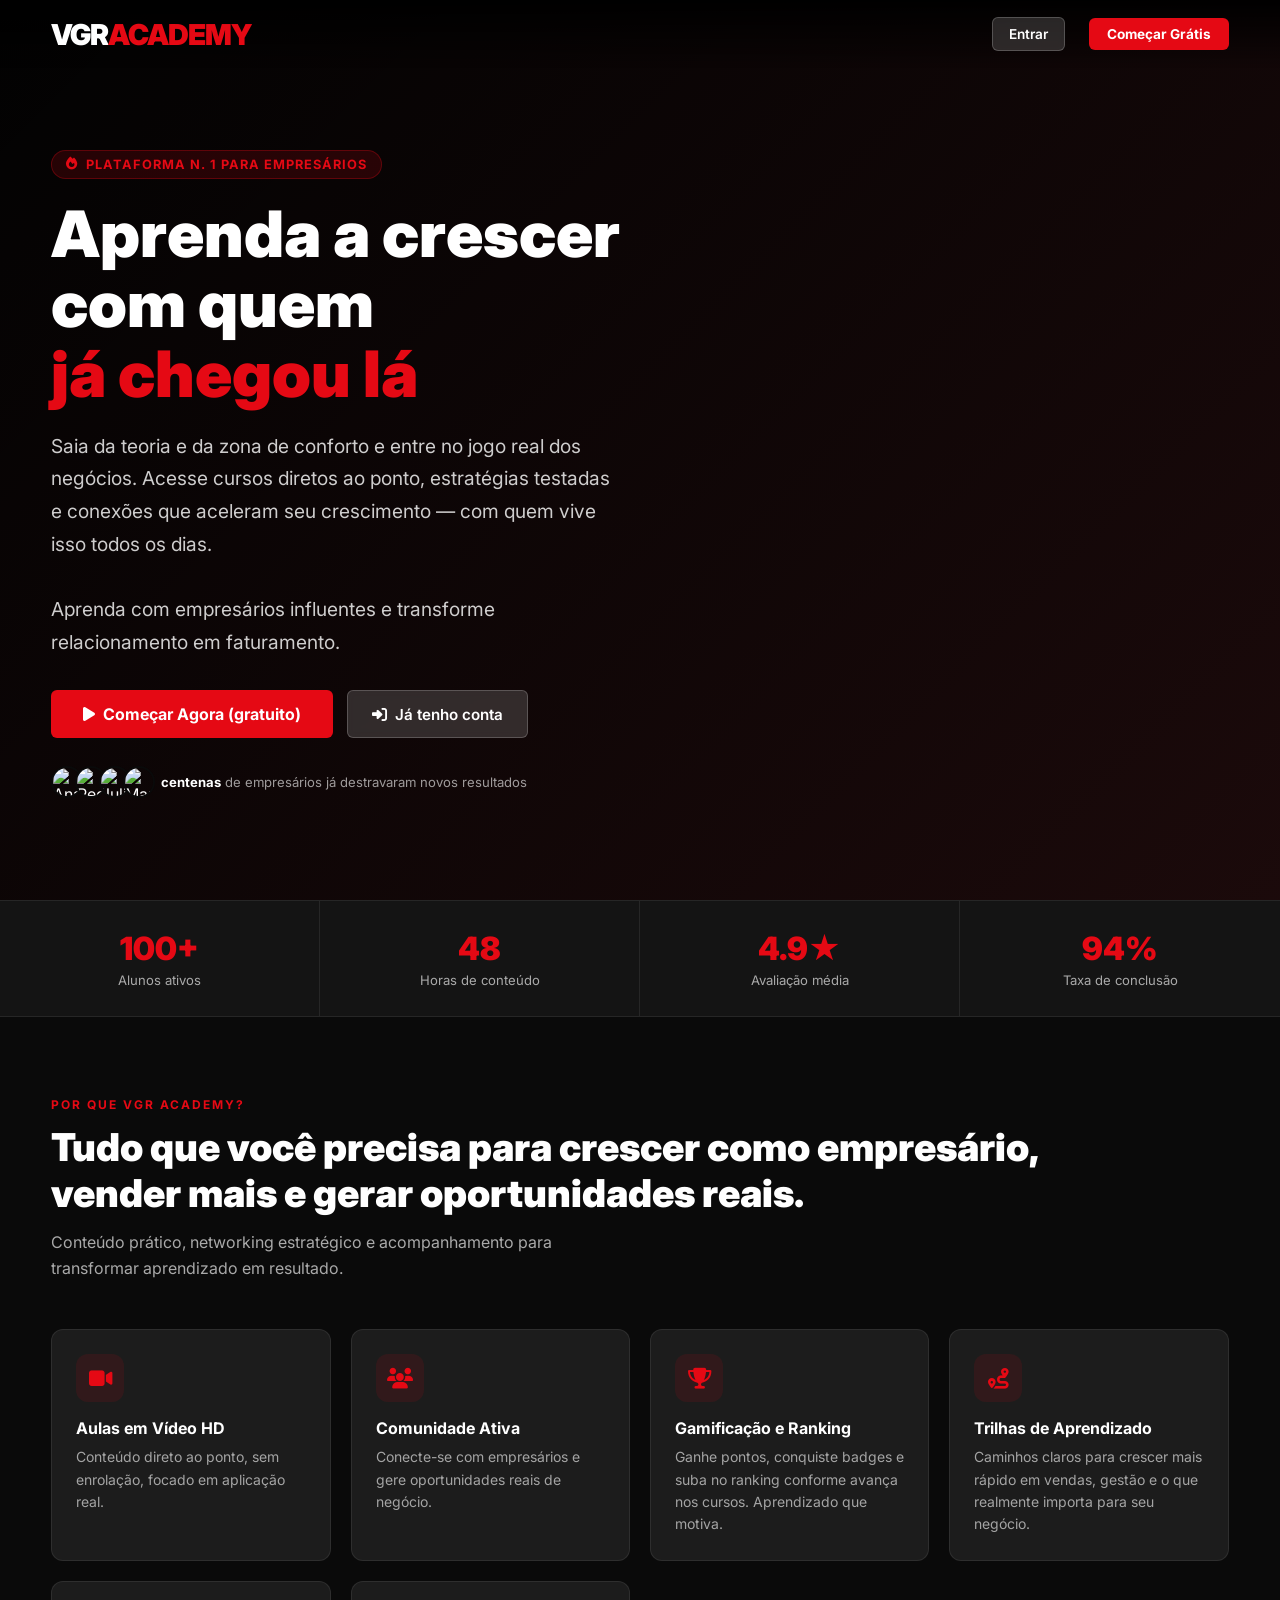
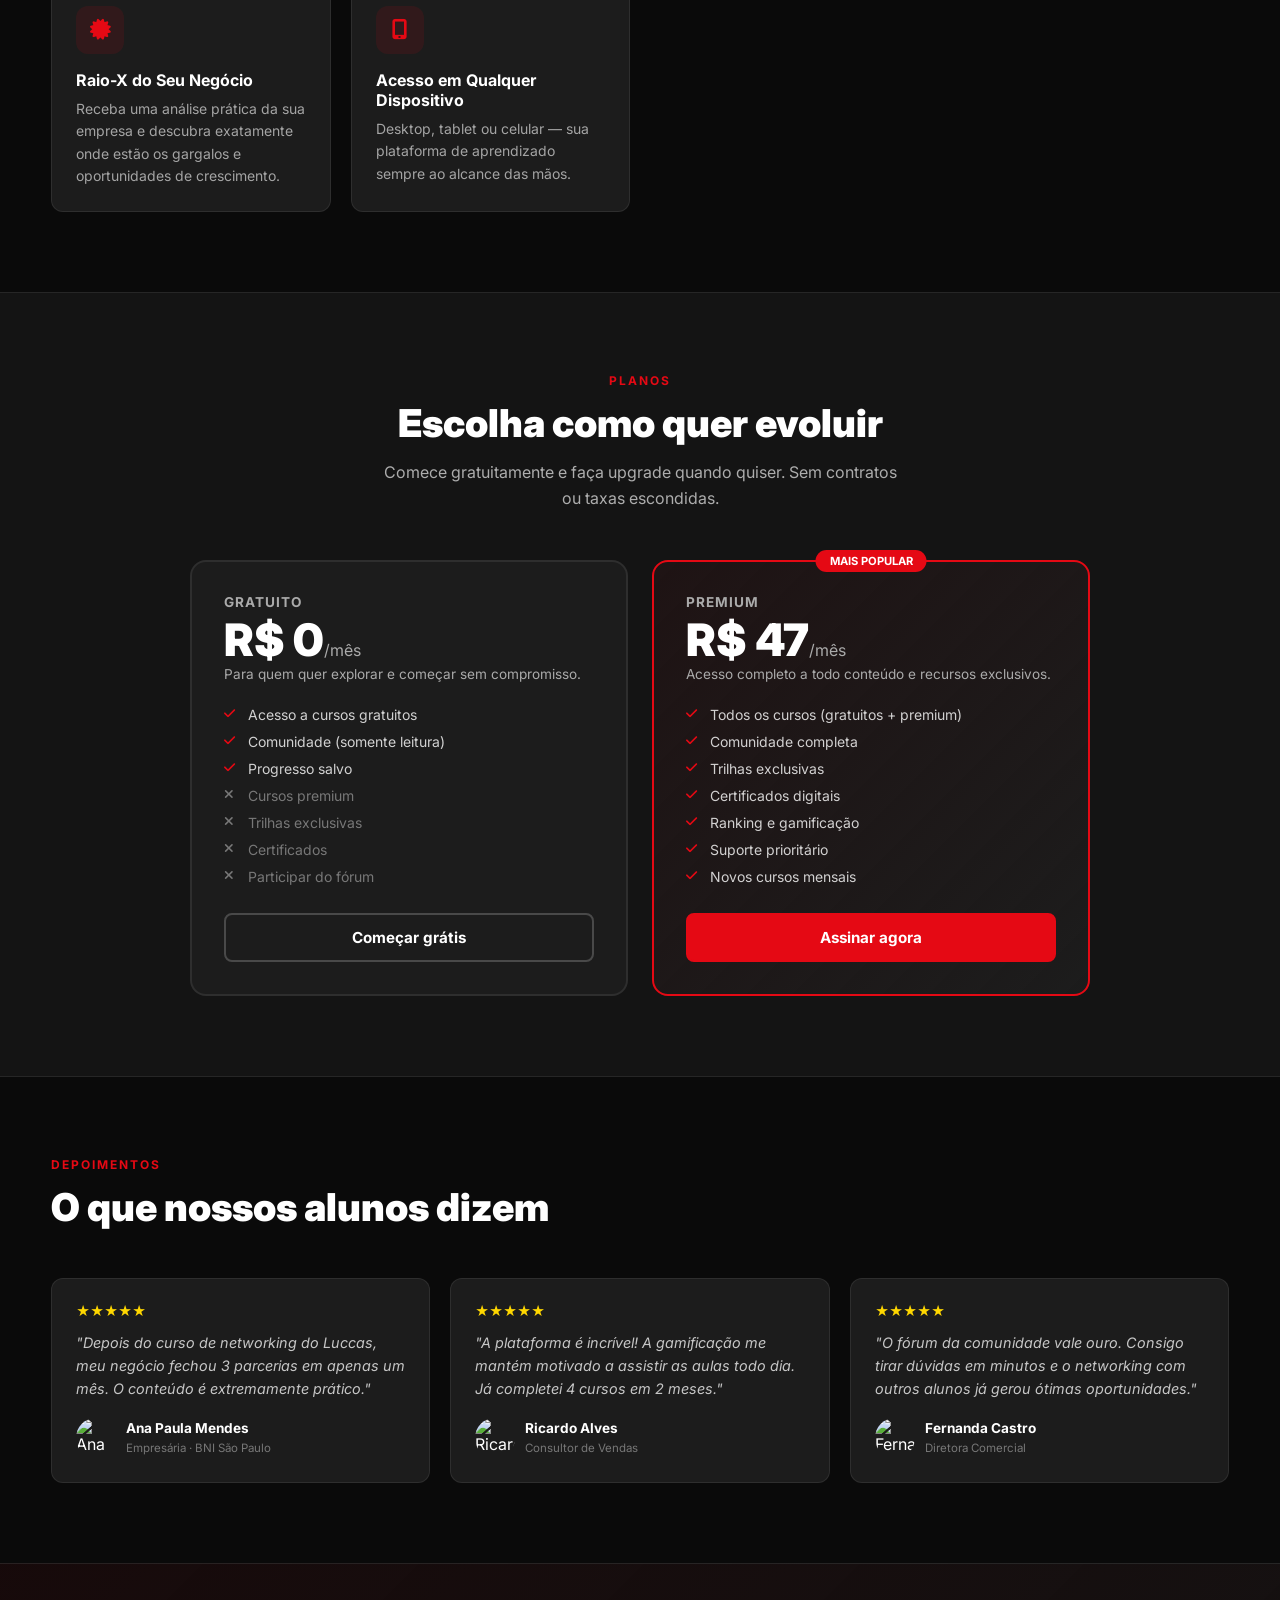
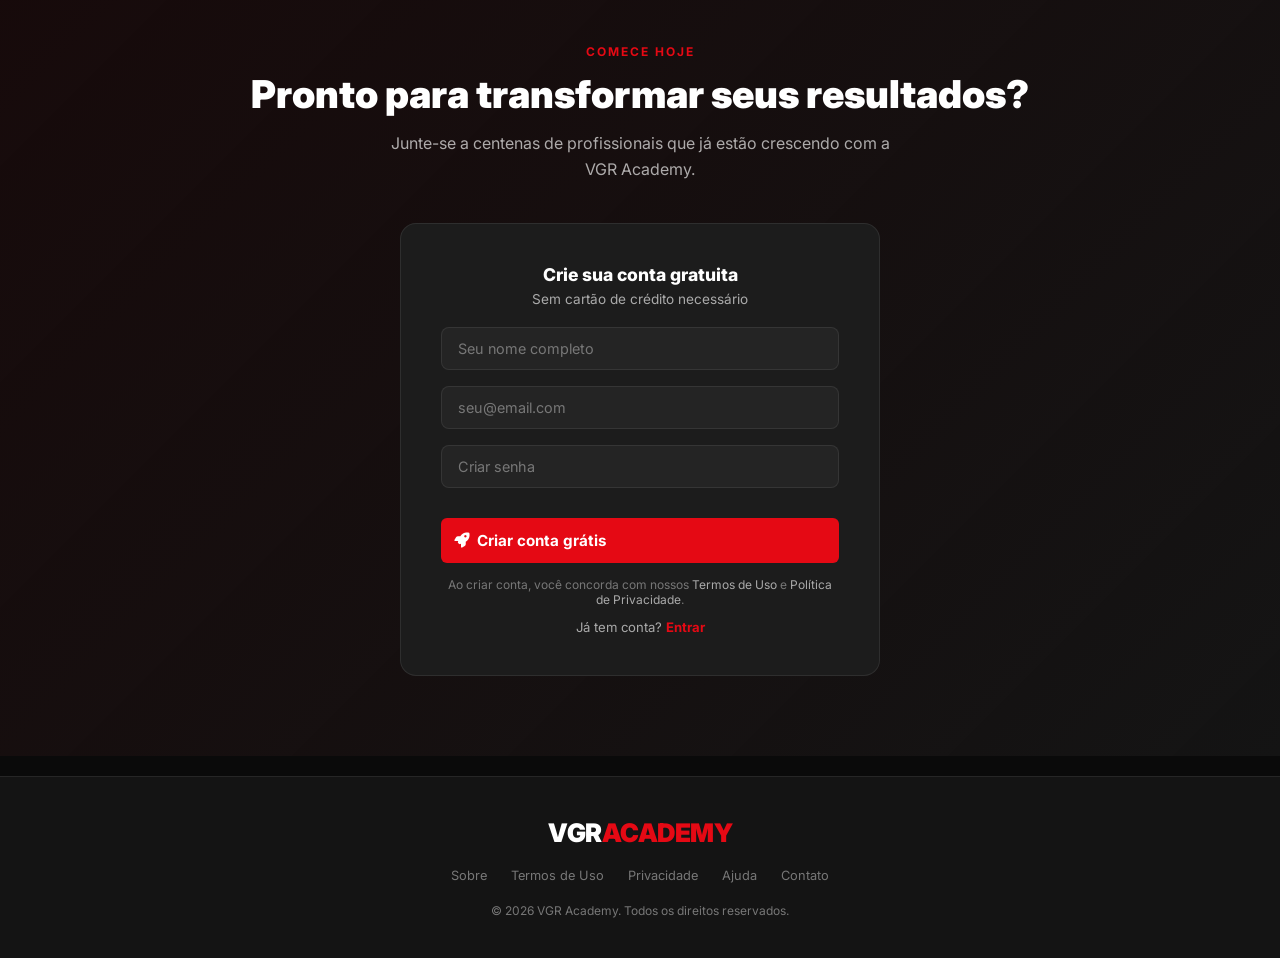
==== commit abe9e8eb: "fix: corrige SyntaxError em db.js e atualiza plataforma para VGR Academy" ====
--- a/index.html
+++ b/index.html
@@ -24,19 +24,23 @@
 
   <!-- HERO -->
   <section class="landing-hero">
-    <div class="landing-hero-bg" id="landingHeroBg"></div>
+    <div class="landing-hero-bg" id="landingHeroBg">
+      <!-- mídia injetada via JS do painel admin -->
+      <img src="https://images.unsplash.com/photo-1522202176988-66273c2fd55f?w=1600&q=80" alt="Hero" id="landingHeroImg" />
+    </div>
     <div class="landing-hero-content">
       <div class="landing-eyebrow">
-        <i class="fas fa-fire"></i> Plataforma #1 em Networking
+        <i class="fas fa-fire"></i> Plataforma N. 1 para Empresários
       </div>
       <h1 class="landing-h1">
-        Aprenda com quem<br><span>faz acontecer</span>
+        Aprenda a crescer com quem<br><span>já chegou lá</span>
       </h1>
       <p class="landing-lead">
-        Cursos práticos de networking, vendas e negócios com Luccas Cavalli — uma das pessoas de maior influência no BNI. Transforme conexões em oportunidades reais.
+        Saia da teoria e da zona de conforto e entre no jogo real dos negócios. Acesse cursos diretos ao ponto, estratégias testadas e conexões que aceleram seu crescimento — com quem vive isso todos os dias.<br><br>
+        Aprenda com empresários influentes e transforme relacionamento em faturamento.
       </p>
       <div class="landing-cta-row">
-        <a href="registro.html" class="btn-primary"><i class="fas fa-play"></i> Começar Gratuitamente</a>
+        <a href="registro.html" class="btn-primary"><i class="fas fa-play"></i> Começar Agora (gratuito)</a>
         <a href="login.html" class="btn-secondary"><i class="fas fa-sign-in-alt"></i> Já tenho conta</a>
       </div>
       <div class="landing-social-proof">
@@ -47,7 +51,7 @@
           <img src="https://ui-avatars.com/api/?name=Marcos+Lima&background=7c5cbf&color=fff&size=32" alt="Marcos" />
         </div>
         <div class="landing-social-text">
-          <strong>+2.400 alunos</strong> já transformaram seus resultados
+          <strong>centenas</strong> de empresários já destravaram novos resultados
         </div>
       </div>
     </div>
@@ -56,7 +60,7 @@
   <!-- STATS -->
   <section class="landing-stats">
     <div class="landing-stats-grid">
-      <div class="stat-cell"><strong>2.400+</strong><span>Alunos ativos</span></div>
+      <div class="stat-cell"><strong>100+</strong><span>Alunos ativos</span></div>
       <div class="stat-cell"><strong>48</strong><span>Horas de conteúdo</span></div>
       <div class="stat-cell"><strong>4.9★</strong><span>Avaliação média</span></div>
       <div class="stat-cell"><strong>94%</strong><span>Taxa de conclusão</span></div>
@@ -66,18 +70,18 @@
   <!-- FEATURES -->
   <section class="landing-section">
     <div class="section-label">Por que VGR Academy?</div>
-    <h2 class="section-title">Tudo que você precisa para<br>crescer profissionalmente</h2>
-    <p class="section-subtitle">Uma plataforma completa com conteúdo prático, comunidade ativa e acompanhamento de resultados.</p>
+    <h2 class="section-title">Tudo que você precisa para crescer como empresário,<br>vender mais e gerar oportunidades reais.</h2>
+    <p class="section-subtitle">Conteúdo prático, networking estratégico e acompanhamento para transformar aprendizado em resultado.</p>
     <div class="features-grid">
       <div class="feature-card">
         <div class="feature-icon"><i class="fas fa-video"></i></div>
         <h3>Aulas em Vídeo HD</h3>
-        <p>Conteúdo gravado com qualidade profissional, disponível 24h por dia. Assista no seu ritmo, onde quiser.</p>
+        <p>Conteúdo direto ao ponto, sem enrolação, focado em aplicação real.</p>
       </div>
       <div class="feature-card">
         <div class="feature-icon"><i class="fas fa-users"></i></div>
         <h3>Comunidade Ativa</h3>
-        <p>Fórum exclusivo para tirar dúvidas, trocar experiências e fazer networking com outros alunos.</p>
+        <p>Conecte-se com empresários e gere oportunidades reais de negócio.</p>
       </div>
       <div class="feature-card">
         <div class="feature-icon"><i class="fas fa-trophy"></i></div>
@@ -87,12 +91,12 @@
       <div class="feature-card">
         <div class="feature-icon"><i class="fas fa-route"></i></div>
         <h3>Trilhas de Aprendizado</h3>
-        <p>Sequências de cursos montadas especialmente para acelerar seu crescimento em cada área.</p>
+        <p>Caminhos claros para crescer mais rápido em vendas, gestão e o que realmente importa para seu negócio.</p>
       </div>
       <div class="feature-card">
         <div class="feature-icon"><i class="fas fa-certificate"></i></div>
-        <h3>Certificados</h3>
-        <p>Receba certificados ao concluir cursos e trilhas. Comprove seu desenvolvimento profissional.</p>
+        <h3>Raio-X do Seu Negócio</h3>
+        <p>Receba uma análise prática da sua empresa e descubra exatamente onde estão os gargalos e oportunidades de crescimento.</p>
       </div>
       <div class="feature-card">
         <div class="feature-icon"><i class="fas fa-mobile-alt"></i></div>
@@ -106,7 +110,7 @@
   <section class="landing-section" id="planos" style="background:var(--bg2);border-top:1px solid var(--border);border-bottom:1px solid var(--border)">
     <div style="text-align:center">
       <div class="section-label">Planos</div>
-      <h2 class="section-title">Escolha como quer aprender</h2>
+      <h2 class="section-title">Escolha como quer evoluir</h2>
       <p class="section-subtitle" style="margin:0 auto">Comece gratuitamente e faça upgrade quando quiser. Sem contratos ou taxas escondidas.</p>
     </div>
     <div class="plans-grid">
@@ -194,7 +198,7 @@
   <section class="register-section">
     <div class="section-label">Comece hoje</div>
     <h2 class="section-title">Pronto para transformar seus resultados?</h2>
-    <p class="section-subtitle" style="margin:0 auto 32px">Junte-se a mais de 2.400 profissionais que já estão crescendo com a VGR Academy.</p>
+    <p class="section-subtitle" style="margin:0 auto 32px">Junte-se a centenas de profissionais que já estão crescendo com a VGR Academy.</p>
     <div class="register-box">
       <h3 style="font-size:1.1rem;font-weight:800;margin-bottom:6px">Crie sua conta gratuita</h3>
       <p style="font-size:0.85rem;color:var(--gray);margin-bottom:20px">Sem cartão de crédito necessário</p>
@@ -213,7 +217,7 @@
         </button>
       </form>
       <p style="font-size:0.75rem;color:var(--gray2);margin-top:14px;text-align:center">
-        Ao criar conta, você concorda com nossos <a href="#" style="color:var(--gray)">Termos de Uso</a> e <a href="#" style="color:var(--gray)">Política de Privacidade</a>.
+        Ao criar conta, você concorda com nossos <a href="termos.html" style="color:var(--gray)">Termos de Uso</a> e <a href="termos.html#privacidade" style="color:var(--gray)">Política de Privacidade</a>.
       </p>
       <p style="font-size:0.82rem;text-align:center;margin-top:12px;color:var(--gray)">
         Já tem conta? <a href="login.html" style="color:var(--red);font-weight:700">Entrar</a>
@@ -227,8 +231,8 @@
       <div class="footer-logo">VGR<span>ACADEMY</span></div>
       <div class="footer-links">
         <a href="#">Sobre</a>
-        <a href="#">Termos de Uso</a>
-        <a href="#">Privacidade</a>
+        <a href="termos.html">Termos de Uso</a>
+        <a href="termos.html#privacidade">Privacidade</a>
         <a href="#">Ajuda</a>
         <a href="#">Contato</a>
       </div>
@@ -236,51 +240,47 @@
     </div>
   </footer>
 
-  <script src="https://cdn.jsdelivr.net/npm/@supabase/supabase-js@2"></script>
+  <script src="js/db.js"></script>
   <script src="js/supabase-config.js"></script>
-  <script src="js/db.js"></script>
   <script src="js/supabase-db.js"></script>
   <script>
-    function injectLandingMedia(url, poster, type) {
-      const container = document.getElementById('landingHeroBg');
-      if (!container) return;
-      container.innerHTML = '';
-      if (type === 'video' && url) {
-        const v = document.createElement('video');
-        v.autoplay = true; v.muted = true; v.loop = true;
-        v.setAttribute('playsinline', '');
-        if (poster) v.poster = poster;
-        const s = document.createElement('source');
-        s.src = url; s.type = 'video/mp4';
-        v.appendChild(s);
-        container.appendChild(v);
+    // ---- Aplica mídia de fundo da landing page (local + Supabase) ----
+    function applyLandingMedia(url, type, poster) {
+      const bg  = document.getElementById('landingHeroBg');
+      const img = document.getElementById('landingHeroImg');
+      if (!bg || !url) return;
+      if (type === 'video') {
+        const vid = document.createElement('video');
+        vid.autoplay = true; vid.muted = true; vid.loop = true; vid.playsinline = true;
+        vid.setAttribute('playsinline', '');
+        if (poster) vid.poster = poster;
+        const src = document.createElement('source');
+        src.src = url; src.type = 'video/mp4';
+        vid.appendChild(src);
+        if (img) img.replaceWith(vid); else bg.insertBefore(vid, bg.firstChild);
       } else {
-        const img = document.createElement('img');
-        img.src = url || poster || '';
-        img.alt = 'Hero';
-        container.appendChild(img);
+        if (img) img.src = url;
       }
     }
 
-    // 1. Aplica imediatamente do cache local
-    (function () {
-      const platform = DB.getPlatform();
-      injectLandingMedia(platform.landingVideoUrl, platform.landingVideoPoster, platform.landingVideoType || 'video');
+    // 1. Aplica do cache local imediatamente
+    (function() {
+      const p = DB.getPlatform();
+      applyLandingMedia(p.landingVideoUrl, p.landingVideoType || 'video', p.landingVideoPoster);
     })();
 
-    // 2. Atualiza com dados do Supabase em segundo plano
-    (async function () {
+    // 2. Atualiza do Supabase em segundo plano
+    (async function() {
+      if (!window.SupabaseDB) return;
       try {
         const row = await SupabaseDB.getSettings();
         if (!row) return;
-        const url    = row.landing_video_url    || '';
-        const poster = row.landing_video_poster || '';
-        const type   = row.landing_video_type   || 'video';
-        if (url) injectLandingMedia(url, poster, type);
-      } catch(e) { /* usa cache local */ }
+        const s = SupabaseDB.settingsToState(row);
+        const l = s.landing || {};
+        if (l.videoUrl) applyLandingMedia(l.videoUrl, l.videoType || 'video', l.videoPoster);
+      } catch(e) {}
     })();
-  </script>
-  <script>
+
     // Scroll navbar
     window.addEventListener('scroll', () => {
       document.getElementById('navbar').classList.toggle('scrolled', window.scrollY > 20);
@@ -298,9 +298,9 @@
     // Quick register from landing
     function quickRegister(e) {
       e.preventDefault();
-      const name = document.getElementById('qrName').value.trim();
+      const name  = document.getElementById('qrName').value.trim();
       const email = document.getElementById('qrEmail').value.trim();
-      const pass = document.getElementById('qrPass').value;
+      const pass  = document.getElementById('qrPass').value;
       const result = DB.registerUser(name, email, pass, 'free');
       if (result.success) {
         DB.login(email, pass);
--- a/css/style.css
+++ b/css/style.css
@@ -577,6 +577,52 @@
   transition: transform 0.3s ease;
 }
 .course-card:hover .card-thumb img { transform: scale(1.05); }
+
+/* ---- CURSO BLOQUEADO (PREMIUM) ---- */
+.card-locked { cursor: pointer; }
+.card-locked .card-thumb img { filter: brightness(0.35); }
+.card-locked:hover .card-thumb img { transform: scale(1.03); filter: brightness(0.4); }
+
+.card-lock-overlay {
+  position: absolute;
+  inset: 0;
+  display: flex;
+  flex-direction: column;
+  align-items: center;
+  justify-content: center;
+  gap: 6px;
+  pointer-events: none;
+}
+.card-lock-icon {
+  width: 42px; height: 42px;
+  background: rgba(229,9,20,0.9);
+  border-radius: 50%;
+  display: flex; align-items: center; justify-content: center;
+  font-size: 1.1rem;
+  color: #fff;
+  box-shadow: 0 2px 12px rgba(229,9,20,0.5);
+}
+.card-lock-label {
+  font-size: 0.6rem;
+  font-weight: 800;
+  letter-spacing: 2px;
+  color: #ffd700;
+  background: rgba(0,0,0,0.6);
+  padding: 2px 8px;
+  border-radius: 4px;
+}
+.card-btn-premium {
+  background: linear-gradient(135deg, #e50914, #b00710);
+  color: #fff;
+  border-radius: 6px;
+  padding: 5px 10px;
+  font-size: 0.72rem;
+  font-weight: 700;
+  display: flex;
+  align-items: center;
+  gap: 5px;
+}
+.card-btn-premium i { color: #ffd700; }
 
 .card-play-btn {
   position: absolute;
@@ -1309,3 +1355,371 @@
   .course-card { min-width: 130px; max-width: 130px; }
   .categories-grid { grid-template-columns: repeat(2, 1fr); }
 }
+
+/* ============================================================
+   POSTER CARDS — 2:3 portrait layout (Netflix-style)
+   ============================================================ */
+:root {
+  --poster-w: 180px;
+  --poster-radius: 8px;
+  --poster-ease: cubic-bezier(0.25, 0.46, 0.45, 0.94);
+}
+
+.poster-card {
+  position: relative;
+  flex: 0 0 var(--poster-w);
+  width: var(--poster-w);
+  border-radius: var(--poster-radius);
+  overflow: visible;
+  cursor: pointer;
+  transition: transform 0.35s var(--poster-ease), box-shadow 0.35s var(--poster-ease);
+  background: var(--bg3);
+  user-select: none;
+}
+
+.poster-card:hover {
+  transform: scale(1.07) translateY(-6px);
+  z-index: 50;
+  box-shadow: 0 20px 56px rgba(0,0,0,0.75), 0 0 0 1px rgba(255,255,255,0.07);
+}
+
+/* ---- thumbnail wrapper ---- */
+.poster-thumb {
+  position: relative;
+  width: 100%;
+  aspect-ratio: 2 / 3;
+  overflow: hidden;
+  border-radius: var(--poster-radius);
+  background: var(--bg4);
+}
+
+.poster-thumb img {
+  width: 100%;
+  height: 100%;
+  object-fit: cover;
+  object-position: center 15%;
+  display: block;
+  transition: transform 0.45s var(--poster-ease);
+}
+.poster-card:hover .poster-thumb img { transform: scale(1.06); }
+
+/* ---- bottom gradient overlay ---- */
+.poster-gradient {
+  position: absolute;
+  inset: 0;
+  border-radius: var(--poster-radius);
+  background: linear-gradient(
+    to top,
+    rgba(0,0,0,0.96) 0%,
+    rgba(0,0,0,0.55) 35%,
+    rgba(0,0,0,0.1)  60%,
+    transparent      100%
+  );
+  pointer-events: none;
+  transition: opacity 0.3s ease;
+}
+.poster-card:hover .poster-gradient { opacity: 0.88; }
+
+/* ---- play button (center) ---- */
+.poster-play {
+  position: absolute;
+  top: 50%;
+  left: 50%;
+  transform: translate(-50%, -50%) scale(0.7);
+  width: 52px; height: 52px;
+  border-radius: 50%;
+  background: rgba(229, 9, 20, 0.92);
+  box-shadow: 0 4px 24px rgba(229, 9, 20, 0.5);
+  display: flex; align-items: center; justify-content: center;
+  color: white;
+  font-size: 1.05rem;
+  opacity: 0;
+  transition: opacity 0.25s ease, transform 0.25s var(--poster-ease);
+  pointer-events: none;
+  z-index: 4;
+}
+.poster-card:hover .poster-play {
+  opacity: 1;
+  transform: translate(-50%, -50%) scale(1);
+}
+
+/* ---- info bar (always visible) ---- */
+.poster-info {
+  position: absolute;
+  bottom: 0; left: 0; right: 0;
+  padding: 10px 10px 42px;
+  z-index: 3;
+  pointer-events: none;
+}
+.poster-title {
+  font-size: 0.78rem;
+  font-weight: 700;
+  line-height: 1.3;
+  color: var(--white);
+  margin-bottom: 4px;
+  display: -webkit-box;
+  -webkit-line-clamp: 2;
+  -webkit-box-orient: vertical;
+  overflow: hidden;
+}
+.poster-meta {
+  display: flex;
+  align-items: center;
+  gap: 5px;
+  font-size: 0.63rem;
+  color: rgba(255,255,255,0.6);
+  flex-wrap: wrap;
+}
+.poster-meta .p-star { color: #ffd700; font-size: 0.6rem; }
+.poster-meta .p-sep { color: rgba(255,255,255,0.25); }
+
+/* ---- action bar — slides up from bottom ---- */
+.poster-actions {
+  position: absolute;
+  bottom: 0; left: 0; right: 0;
+  height: 38px;
+  background: rgba(18,18,18,0.96);
+  border-top: 1px solid rgba(255,255,255,0.08);
+  border-radius: 0 0 var(--poster-radius) var(--poster-radius);
+  display: flex;
+  align-items: center;
+  justify-content: center;
+  gap: 6px;
+  transform: translateY(100%);
+  transition: transform 0.28s var(--poster-ease);
+  z-index: 5;
+  overflow: hidden;
+}
+.poster-card:hover .poster-actions { transform: translateY(0); }
+
+.poster-actions .pa-btn {
+  width: 28px; height: 28px;
+  border-radius: 50%;
+  background: rgba(255,255,255,0.1);
+  border: 1px solid rgba(255,255,255,0.15);
+  color: white;
+  font-size: 0.65rem;
+  display: flex; align-items: center; justify-content: center;
+  cursor: pointer;
+  transition: background 0.2s, border-color 0.2s, transform 0.15s;
+  flex-shrink: 0;
+}
+.poster-actions .pa-btn:hover { background: rgba(255,255,255,0.22); transform: scale(1.1); }
+.poster-actions .pa-btn-play { background: var(--red); border-color: var(--red); }
+.poster-actions .pa-btn-play:hover { background: var(--red-hover); }
+
+/* ---- badge (top-left) ---- */
+.poster-badge {
+  position: absolute;
+  top: 8px; left: 8px;
+  z-index: 6;
+  font-size: 0.58rem;
+  font-weight: 800;
+  text-transform: uppercase;
+  letter-spacing: 0.8px;
+  padding: 3px 7px;
+  border-radius: 3px;
+  pointer-events: none;
+}
+.poster-badge.badge-hot  { background: var(--red); color: #fff; }
+.poster-badge.badge-new  { background: #00c853; color: #fff; }
+.poster-badge.badge-top  { background: #ffd700; color: #000; }
+.poster-badge.badge-free { background: #2196f3; color: #fff; }
+
+/* ---- Top-10 rank number ---- */
+.poster-rank {
+  position: absolute;
+  bottom: 34px;
+  left: -8px;
+  font-size: 5.5rem;
+  font-weight: 900;
+  line-height: 1;
+  color: transparent;
+  -webkit-text-stroke: 2.5px rgba(255,255,255,0.22);
+  pointer-events: none;
+  z-index: 3;
+  font-style: italic;
+  transition: -webkit-text-stroke-color 0.3s ease;
+}
+.poster-card:hover .poster-rank { -webkit-text-stroke-color: rgba(229,9,20,0.55); }
+
+/* ---- premium lock ---- */
+.poster-card.card-locked .poster-thumb img { filter: brightness(0.35); }
+.poster-lock {
+  position: absolute;
+  inset: 0;
+  display: flex;
+  flex-direction: column;
+  align-items: center;
+  justify-content: center;
+  gap: 6px;
+  z-index: 4;
+  pointer-events: none;
+}
+.poster-lock i    { font-size: 1.4rem; color: #ffd700; }
+.poster-lock span { font-size: 0.6rem; font-weight: 800; letter-spacing: 2px; color: #ffd700; }
+
+/* ============================================================
+   FEATURED GRID — right after hero
+   ============================================================ */
+.featured-section {
+  padding: 0 4% 0;
+  margin-top: -72px;
+  position: relative;
+  z-index: 10;
+}
+
+.featured-section .section-header {
+  margin-bottom: 20px;
+  padding-bottom: 0;
+  border: none;
+}
+
+.featured-grid {
+  display: grid;
+  grid-template-columns: repeat(auto-fill, minmax(var(--poster-w), 1fr));
+  gap: 14px;
+}
+
+/* First card is bigger — hero card */
+.featured-grid .poster-card:first-child {
+  grid-row: span 2;
+}
+.featured-grid .poster-card:first-child .poster-title { font-size: 0.9rem; }
+.featured-grid .poster-card:first-child .poster-rank  { font-size: 7rem; }
+
+/* ============================================================
+   POSTER CAROUSELS — horizontal scroll rows
+   ============================================================ */
+.poster-carousel-row .carousel {
+  gap: 12px;
+  padding-bottom: 54px; /* space for action bar slide-out */
+  overflow-x: auto;
+  scrollbar-width: none;
+}
+.poster-carousel-row .carousel::-webkit-scrollbar { display: none; }
+
+/* Carousel height adapts to poster cards */
+.poster-carousel-row .carousel-wrap {
+  overflow: visible;
+  padding-bottom: 0;
+}
+
+/* ============================================================
+   SECTION HEADERS — enhanced
+   ============================================================ */
+.section-header {
+  display: flex;
+  align-items: center;
+  justify-content: space-between;
+  margin-bottom: 18px;
+}
+.section-header h2 {
+  font-size: 1.05rem;
+  font-weight: 800;
+  letter-spacing: -0.3px;
+  display: flex;
+  align-items: center;
+  gap: 10px;
+}
+.section-header h2 i {
+  color: var(--red);
+  font-size: 0.9rem;
+}
+.section-header .see-all {
+  font-size: 0.78rem;
+  color: var(--gray);
+  display: flex;
+  align-items: center;
+  gap: 4px;
+  transition: color 0.2s;
+  white-space: nowrap;
+}
+.section-header .see-all:hover { color: var(--white); }
+
+/* ============================================================
+   CATEGORY CARDS v2 — enhanced visual
+   ============================================================ */
+.category-card {
+  min-height: 120px;
+  display: flex;
+  flex-direction: column;
+  align-items: center;
+  justify-content: center;
+  gap: 8px;
+  padding: 20px 12px;
+  border-radius: 10px;
+  cursor: pointer;
+  position: relative;
+  overflow: hidden;
+  background: color-mix(in srgb, var(--clr, var(--red)) 8%, var(--bg3));
+  border: 1px solid color-mix(in srgb, var(--clr, var(--red)) 20%, transparent);
+  transition: transform 0.3s var(--poster-ease), box-shadow 0.3s ease, border-color 0.3s ease, background 0.3s ease;
+}
+.category-card::before {
+  content: '';
+  position: absolute;
+  inset: 0;
+  background: radial-gradient(ellipse at 50% 120%, color-mix(in srgb, var(--clr, var(--red)) 25%, transparent) 0%, transparent 70%);
+  opacity: 0;
+  transition: opacity 0.35s ease;
+}
+.category-card:hover {
+  transform: translateY(-4px) scale(1.03);
+  box-shadow: 0 12px 36px rgba(0,0,0,0.5), 0 0 0 1px color-mix(in srgb, var(--clr, var(--red)) 40%, transparent);
+  background: color-mix(in srgb, var(--clr, var(--red)) 14%, var(--bg3));
+  border-color: color-mix(in srgb, var(--clr, var(--red)) 50%, transparent);
+}
+.category-card:hover::before { opacity: 1; }
+.category-card i {
+  font-size: 1.6rem;
+  color: var(--clr, var(--red));
+  transition: transform 0.3s var(--poster-ease);
+  position: relative;
+  z-index: 1;
+}
+.category-card:hover i { transform: scale(1.18) rotate(-5deg); }
+.category-card span {
+  font-size: 0.82rem;
+  font-weight: 700;
+  color: var(--white);
+  position: relative;
+  z-index: 1;
+}
+.category-card small {
+  font-size: 0.65rem;
+  color: var(--gray2);
+  position: relative;
+  z-index: 1;
+}
+
+/* ============================================================
+   POSTER CARD RESPONSIVE
+   ============================================================ */
+@media (max-width: 1024px) {
+  :root { --poster-w: 155px; }
+  .poster-rank { font-size: 4.5rem; }
+  .featured-grid .poster-card:first-child .poster-rank { font-size: 6rem; }
+}
+
+@media (max-width: 768px) {
+  :root { --poster-w: 130px; }
+  .featured-section { margin-top: -40px; }
+  .featured-grid .poster-card:first-child { grid-row: span 1; }
+  .poster-actions { display: none; }
+  .poster-info { padding-bottom: 10px; }
+  .poster-rank { font-size: 3.8rem; }
+}
+
+@media (max-width: 480px) {
+  :root { --poster-w: 110px; }
+  .featured-section { margin-top: -24px; padding: 0 3%; }
+  .featured-grid { gap: 10px; }
+  .poster-title { font-size: 0.7rem; }
+  .poster-meta { display: none; }
+  .poster-rank { font-size: 3rem; }
+}
+
+@media (max-width: 360px) {
+  :root { --poster-w: 95px; }
+}
--- a/css/landing.css
+++ b/css/landing.css
@@ -1,5 +1,5 @@
 /* =====================================================
-   SKILLFLIX — LANDING PAGE STYLES
+   VGR ACADEMY — LANDING PAGE STYLES
    ===================================================== */
 .landing-hero {
   min-height: 100vh;
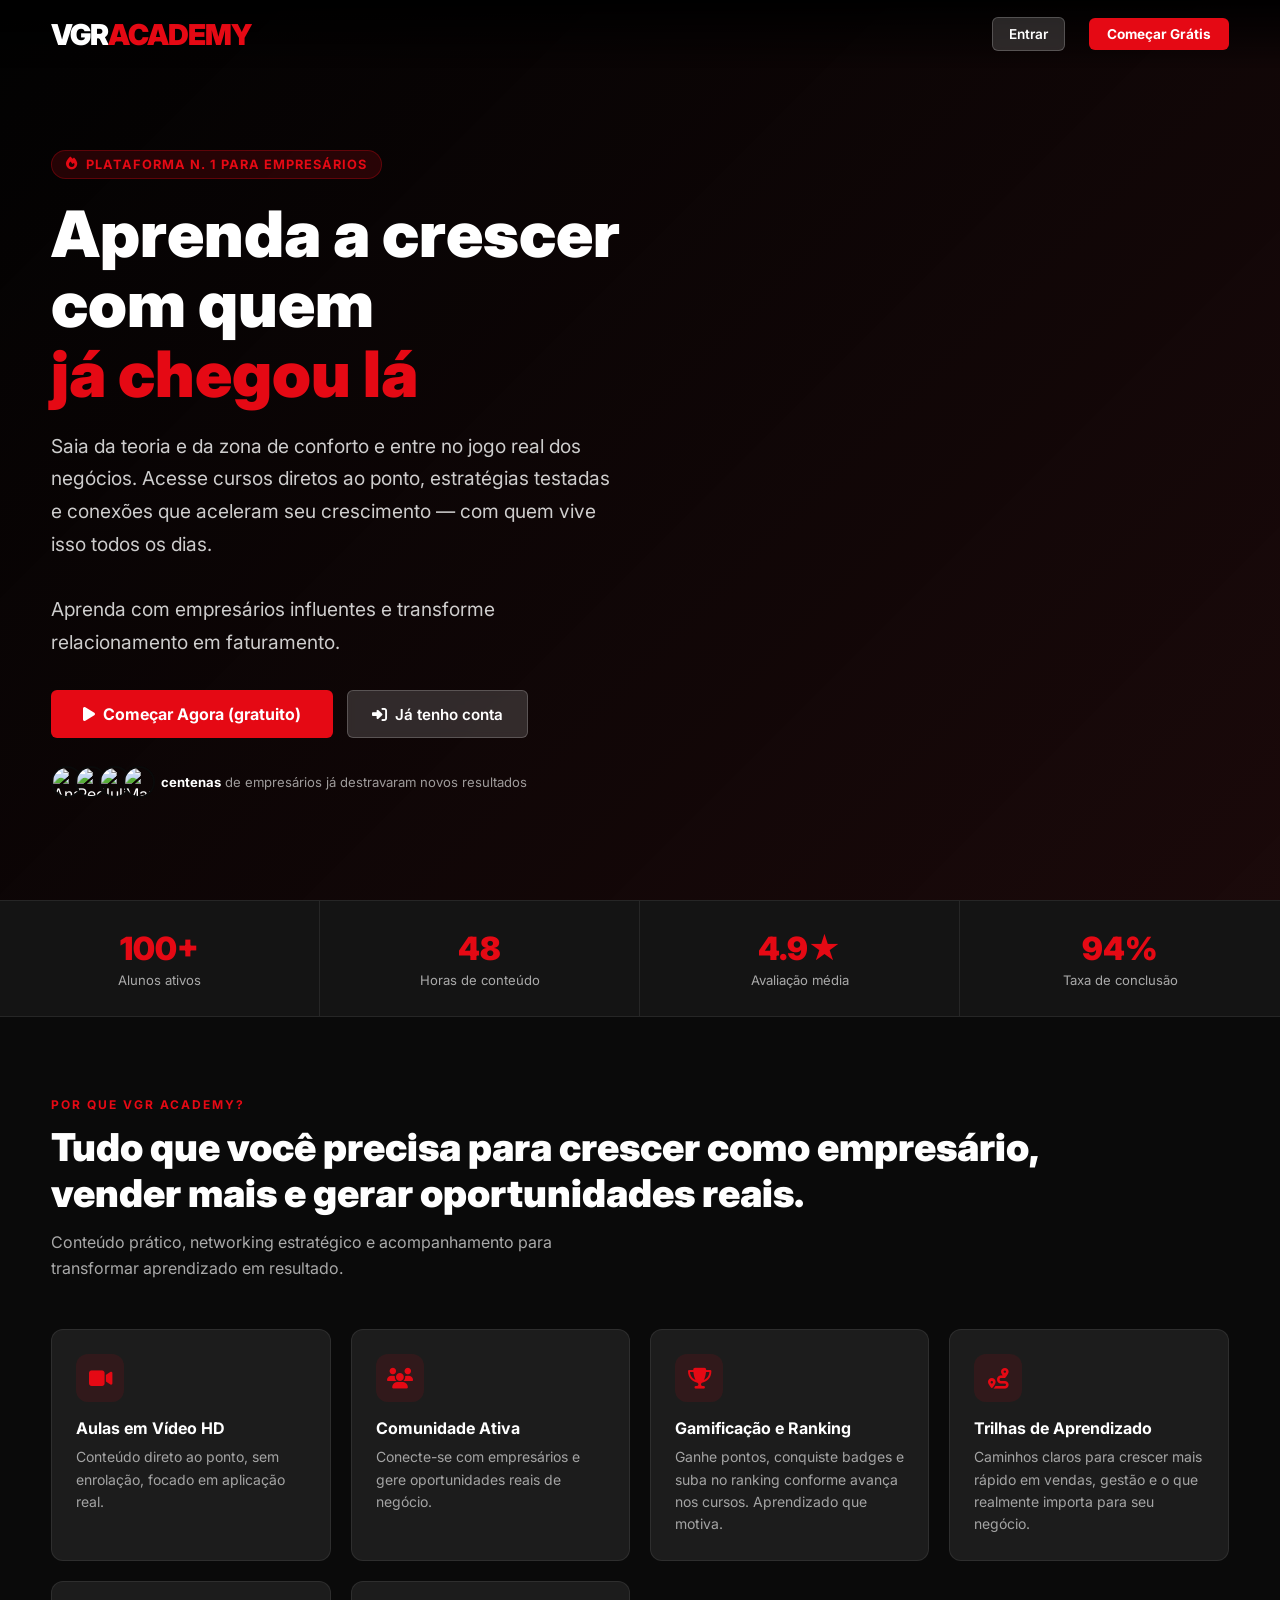
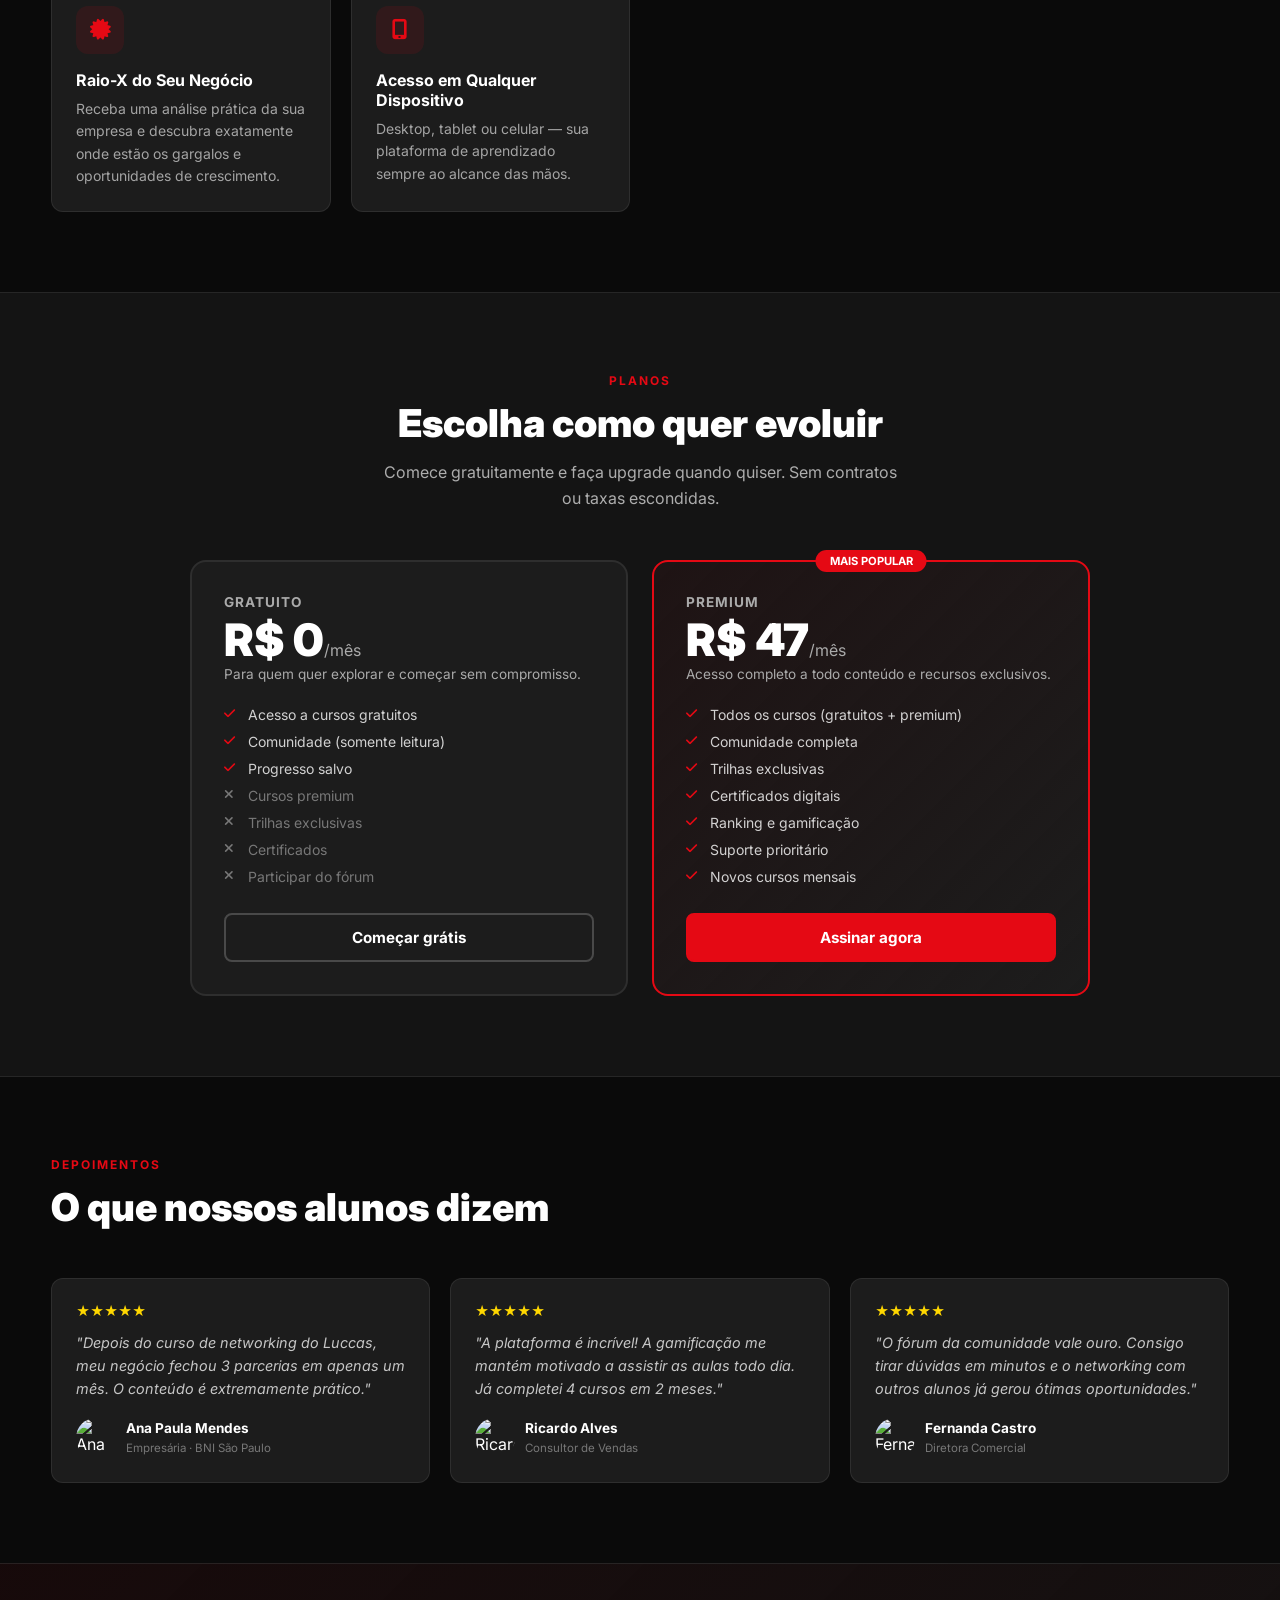
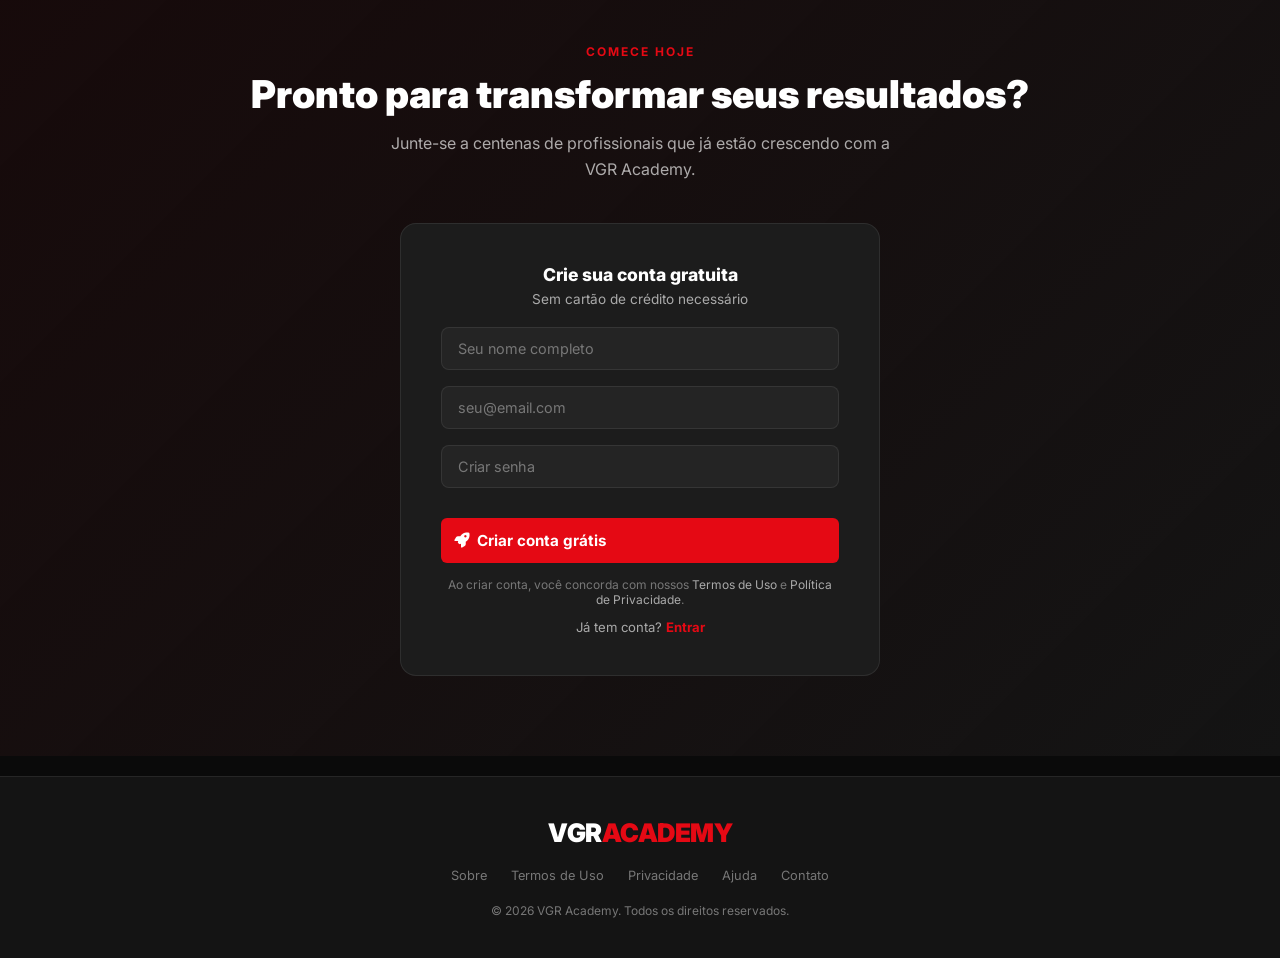
==== commit 55cd9d6b: "fix: vídeo de fundo não aparecia no iOS/Safari mobile iOS Safari requer atributos HTML explícitos no" ====
--- a/index.html
+++ b/index.html
@@ -251,12 +251,16 @@
       if (!bg || !url) return;
       if (type === 'video') {
         const vid = document.createElement('video');
-        vid.autoplay = true; vid.muted = true; vid.loop = true; vid.playsinline = true;
+        // iOS Safari requer os atributos HTML — propriedades JS sozinhas não funcionam
+        vid.setAttribute('autoplay', '');
+        vid.setAttribute('muted', '');
+        vid.setAttribute('loop', '');
         vid.setAttribute('playsinline', '');
+        vid.setAttribute('webkit-playsinline', '');
+        vid.muted = true; // redundante mas necessário para alguns navegadores
         if (poster) vid.poster = poster;
-        const src = document.createElement('source');
-        src.src = url; src.type = 'video/mp4';
-        vid.appendChild(src);
+        vid.src = url; // src direto é mais confiável no iOS que <source>
+        vid.type = 'video/mp4';
         if (img) img.replaceWith(vid); else bg.insertBefore(vid, bg.firstChild);
       } else {
         if (img) img.src = url;
--- a/css/style.css
+++ b/css/style.css
@@ -225,11 +225,15 @@
   filter: brightness(0.55);
 }
 .hero-video {
+  display: block; /* obrigatório no iOS Safari */
   width: 100%; height: 100%;
   object-fit: cover;
   object-position: center center;
   filter: brightness(0.55);
   pointer-events: none;
+  /* iOS: garante que o vídeo não abre em tela cheia automaticamente */
+  -webkit-transform: translateZ(0);
+  transform: translateZ(0);
 }
 .hero-overlay {
   position: absolute; inset: 0;
--- a/css/landing.css
+++ b/css/landing.css
@@ -10,7 +10,15 @@
   padding: calc(var(--navbar-h) + 60px) 4% 80px;
 }
 .landing-hero-bg { position: absolute; inset: 0; }
-.landing-hero-bg video, .landing-hero-bg img { width: 100%; height: 100%; object-fit: cover; filter: brightness(0.3); }
+.landing-hero-bg video, .landing-hero-bg img {
+  display: block; /* obrigatório no iOS Safari */
+  width: 100%; height: 100%;
+  object-fit: cover;
+  filter: brightness(0.3);
+  pointer-events: none;
+  -webkit-transform: translateZ(0);
+  transform: translateZ(0);
+}
 .landing-hero-bg::after { content:''; position: absolute; inset:0; background: linear-gradient(135deg, rgba(0,0,0,0.8) 0%, rgba(229,9,20,0.08) 100%); }
 .landing-hero-content { position: relative; z-index: 2; max-width: 700px; }
 .landing-eyebrow { display: inline-flex; align-items: center; gap: 8px; background: rgba(229,9,20,0.15); border: 1px solid rgba(229,9,20,0.3); color: var(--red); font-size: 0.8rem; font-weight: 700; padding: 6px 14px; border-radius: 20px; margin-bottom: 20px; text-transform: uppercase; letter-spacing: 1px; }
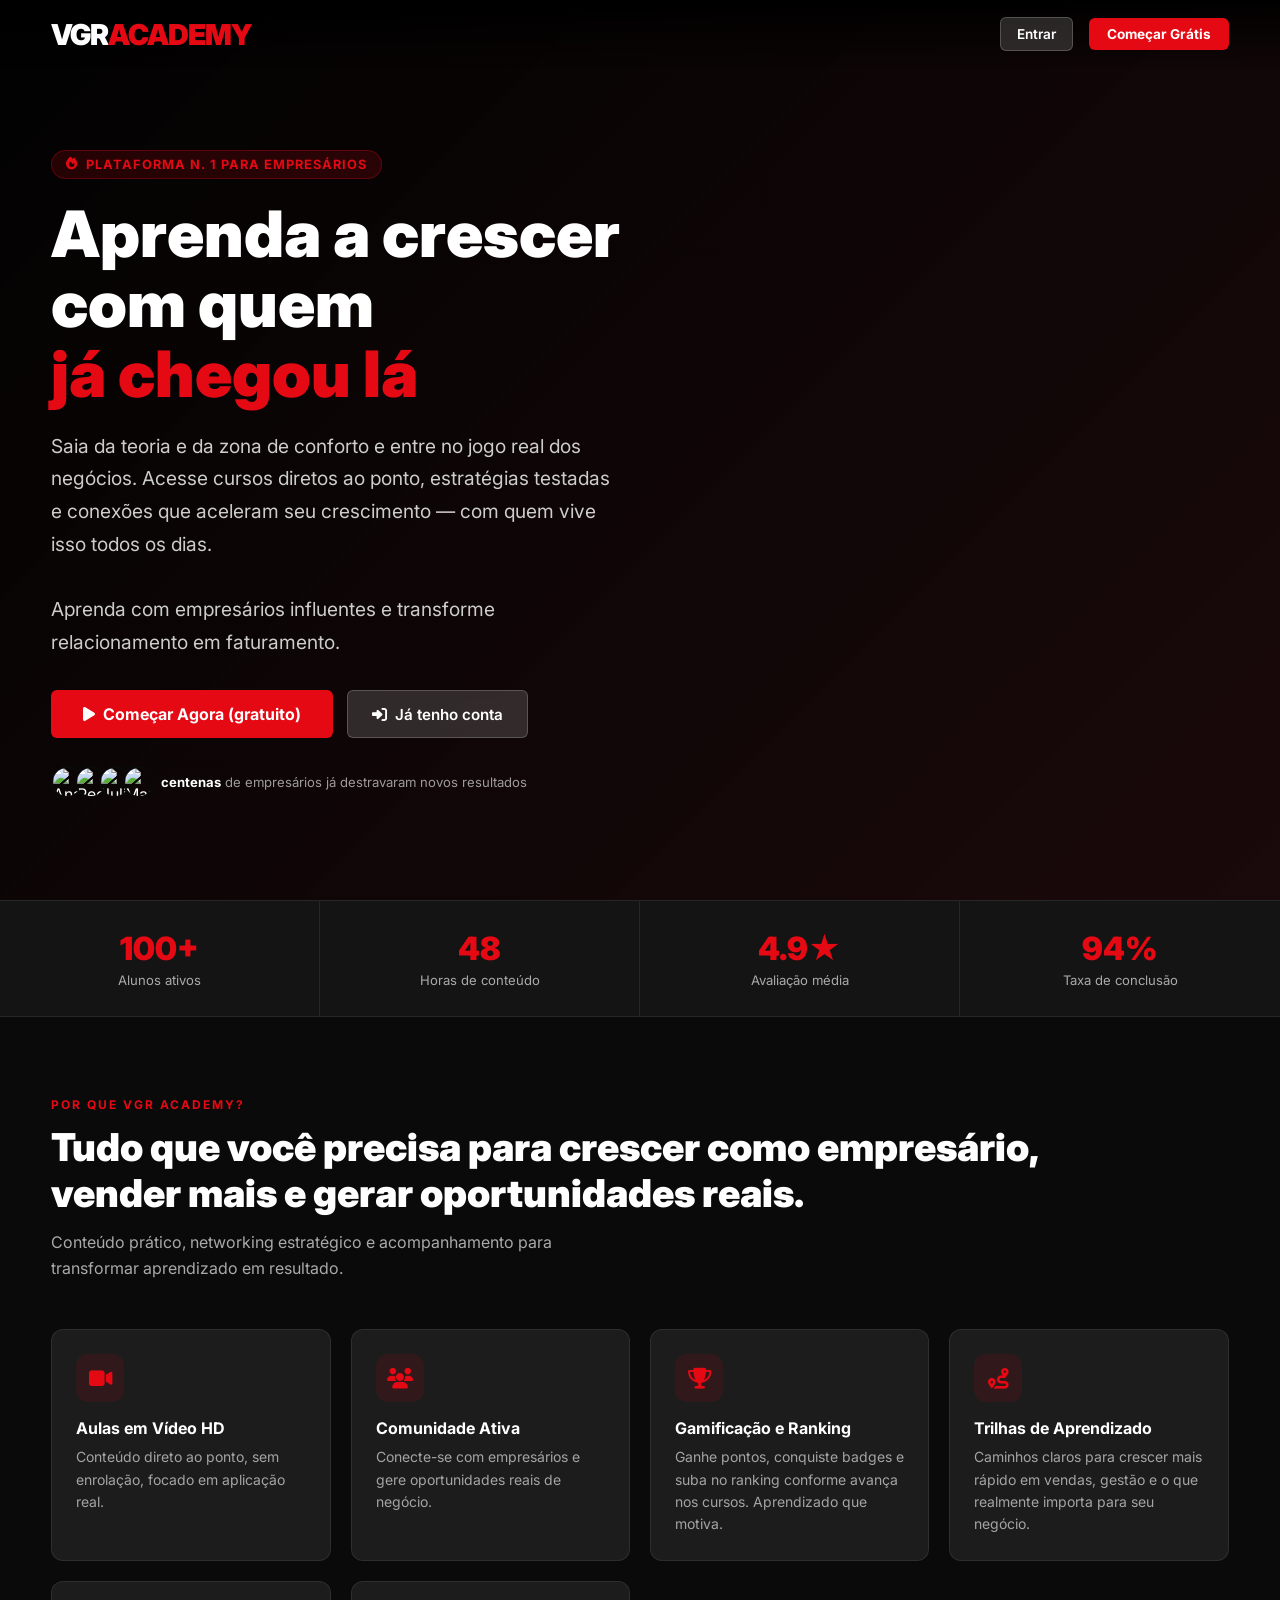
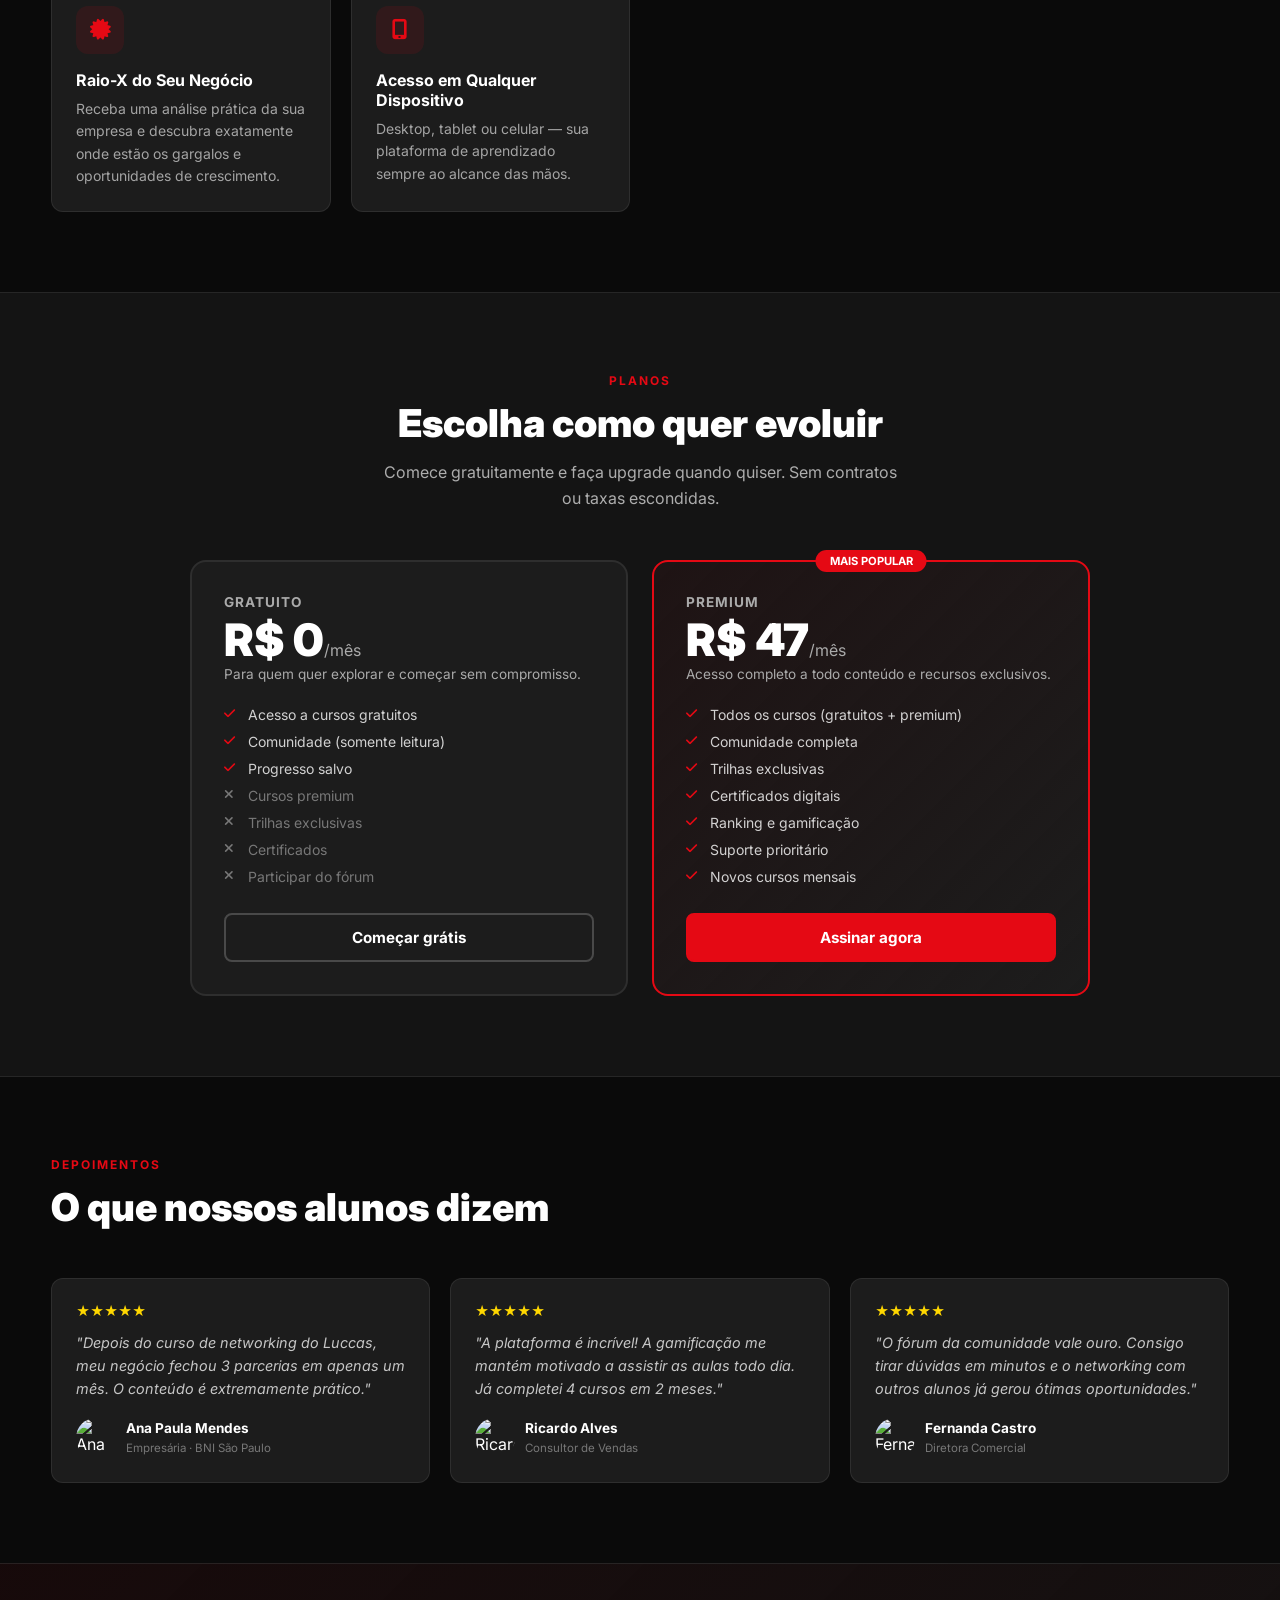
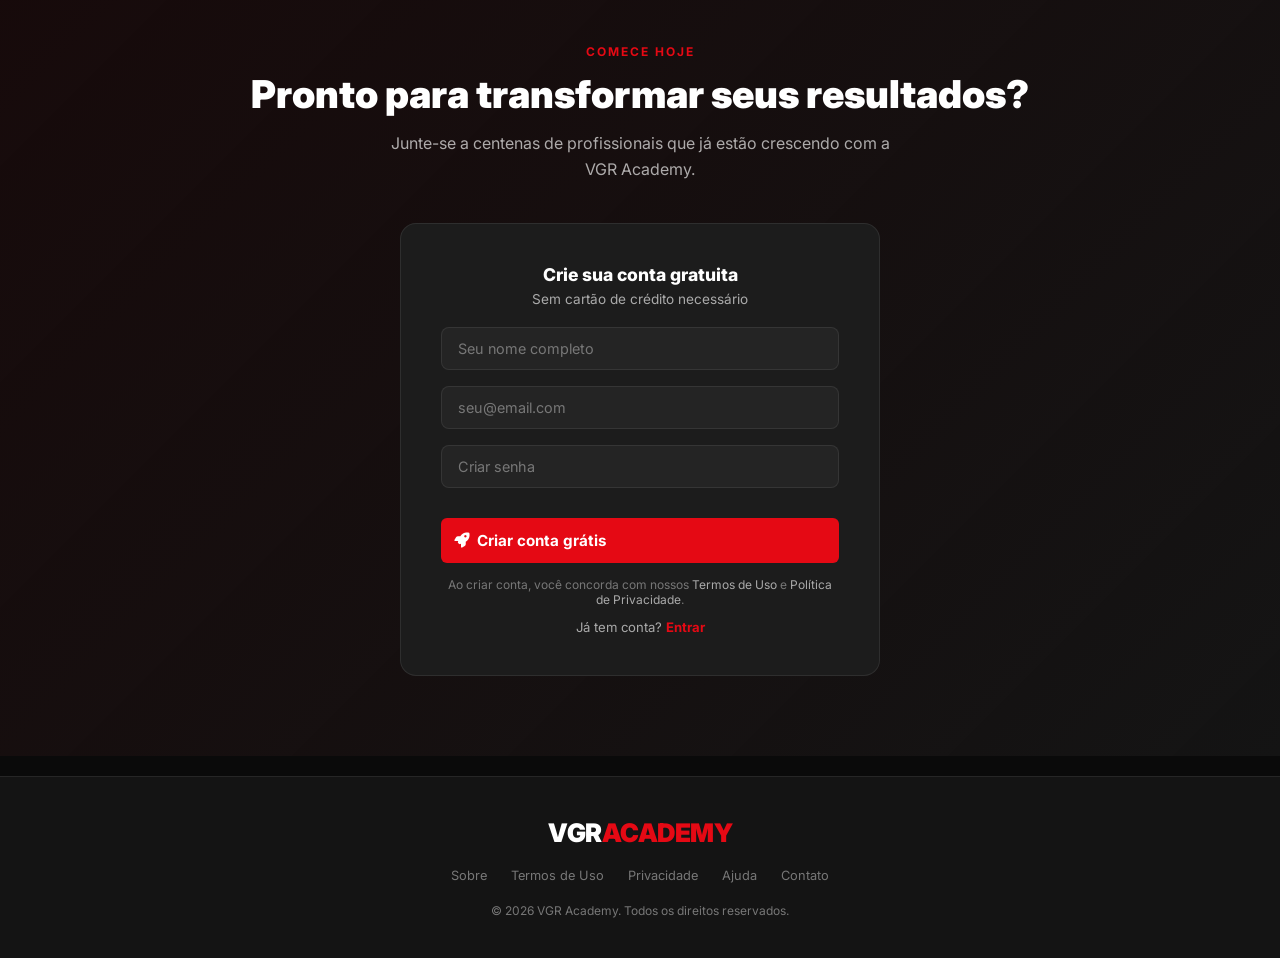
==== commit 62ad3612: "fix: espaçamento dos botões da navbar no mobile" ====
--- a/index.html
+++ b/index.html
@@ -17,7 +17,7 @@
       <a href="index.html" class="logo">VGR<span>ACADEMY</span></a>
     </div>
     <div class="navbar-right">
-      <a href="login.html" class="btn-secondary btn-sm" style="margin-right:8px">Entrar</a>
+      <a href="login.html" class="btn-secondary btn-sm">Entrar</a>
       <a href="#planos" class="btn-primary btn-sm">Começar Grátis</a>
     </div>
   </nav>
--- a/css/style.css
+++ b/css/style.css
@@ -1331,6 +1331,16 @@
 @media (max-width: 640px) {
   :root { --navbar-h: 60px; }
   .logo { font-size: 1.4rem; }
+
+  /* Navbar: padding menor e botões proporcionais */
+  .navbar { padding: 0 4%; }
+  .navbar-right { gap: 8px; }
+  .btn-primary.btn-sm,
+  .btn-secondary.btn-sm {
+    padding: 7px 12px;
+    font-size: 0.78rem;
+    white-space: nowrap;
+  }
   .hero { height: 75vw; min-height: 340px; max-height: 520px; }
   .hero-content { padding: 0 5% 60px; }
   .hero-actions { gap: 8px; }
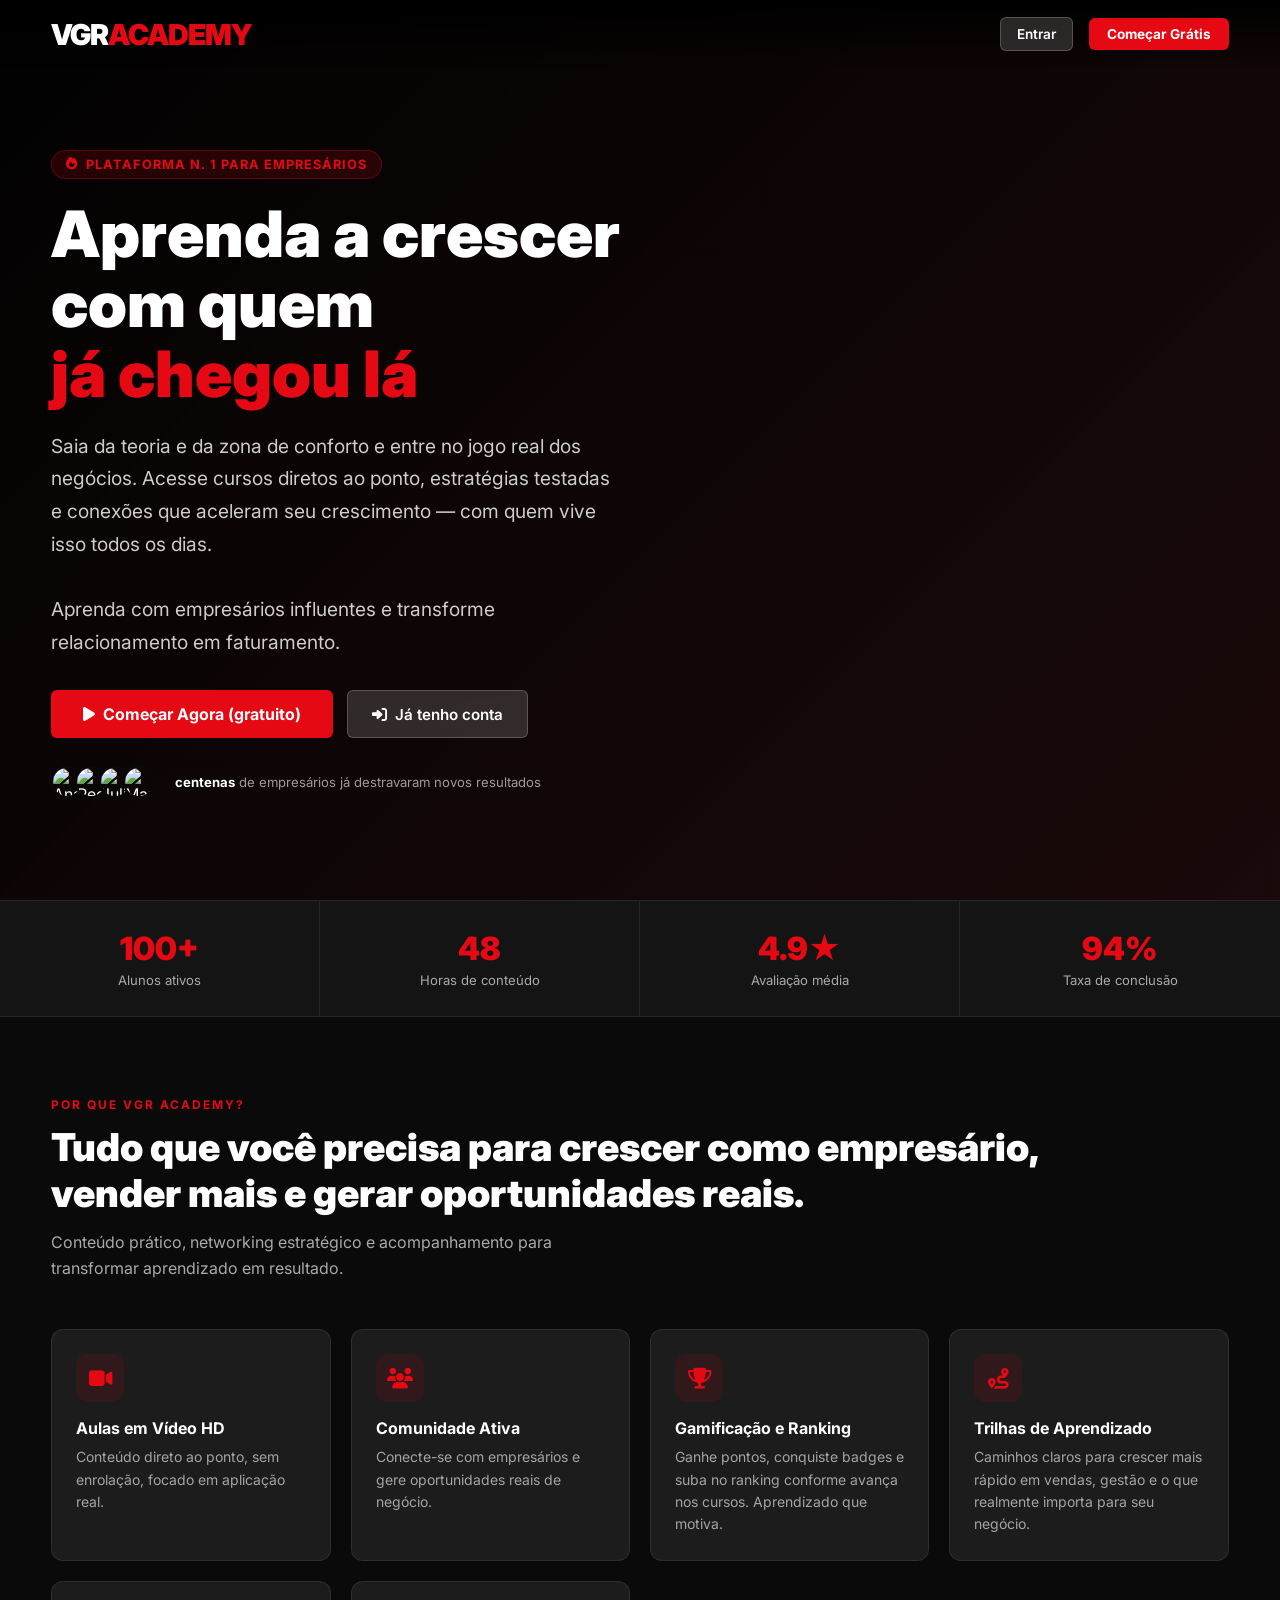
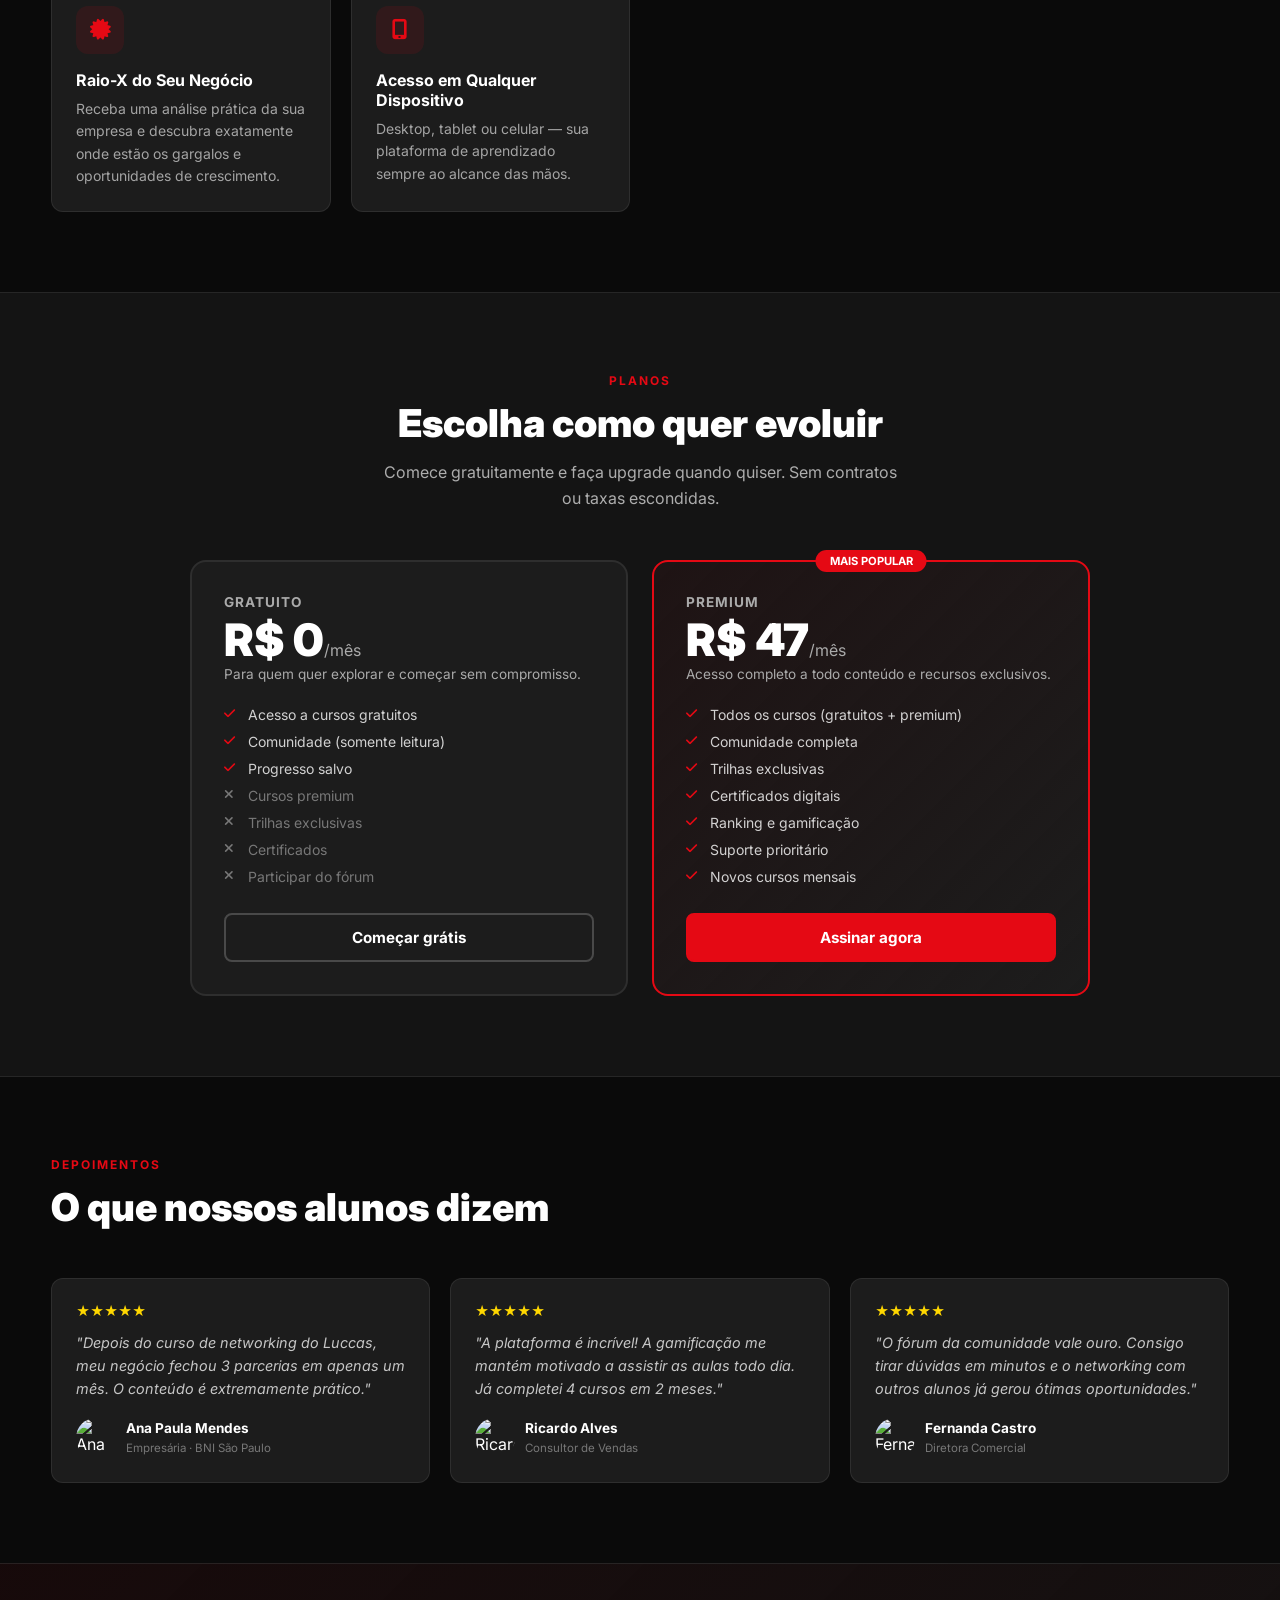
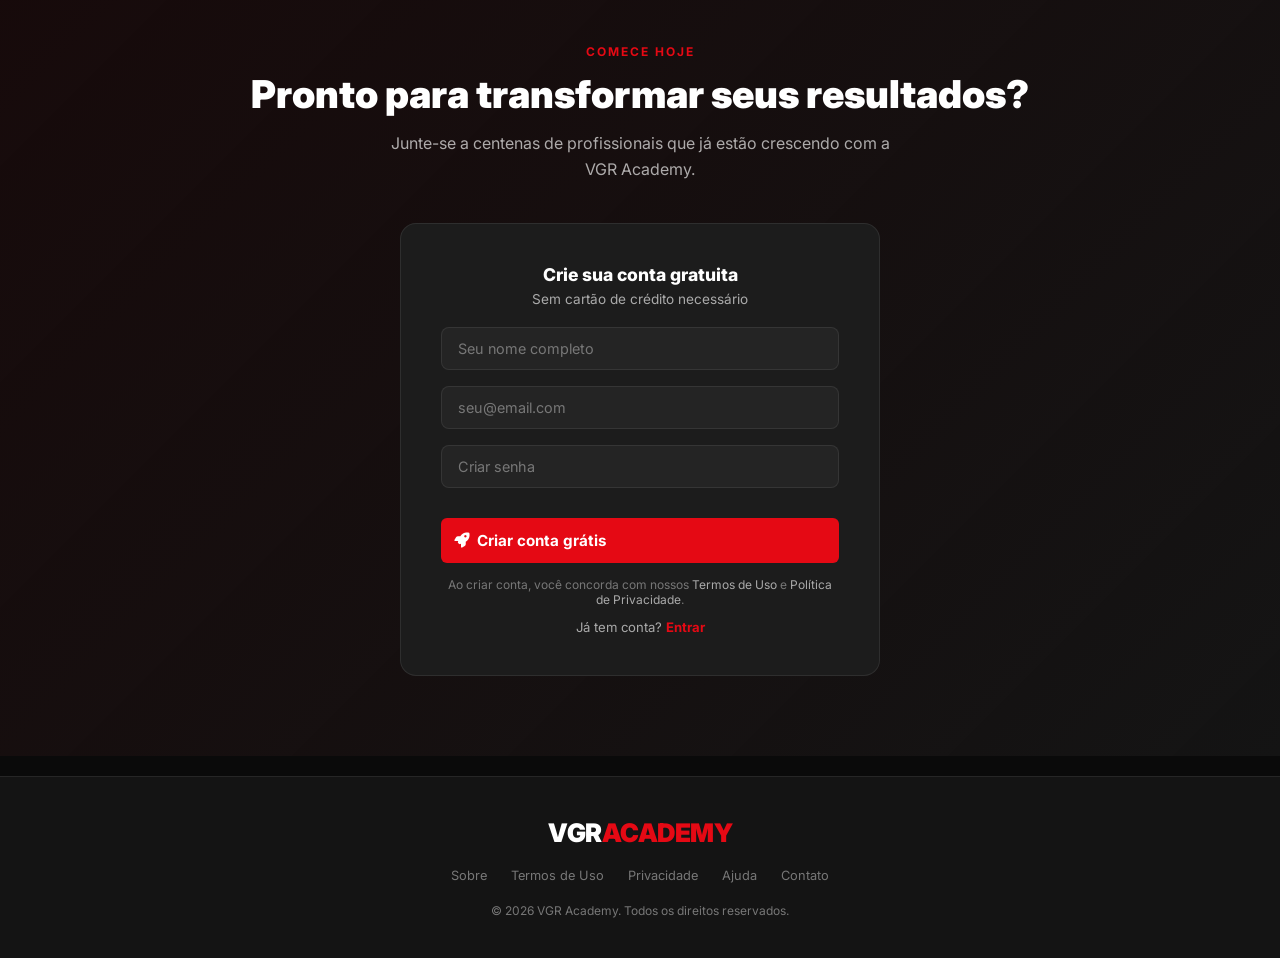
==== commit d1cc35d3: "fix: avatar overlap no mobile + vídeo Android CSS: - landing-avatars: padding-right:8px no container" ====
--- a/index.html
+++ b/index.html
@@ -251,17 +251,22 @@
       if (!bg || !url) return;
       if (type === 'video') {
         const vid = document.createElement('video');
-        // iOS Safari requer os atributos HTML — propriedades JS sozinhas não funcionam
+        // Ordem importa: muted ANTES de tudo (Android + iOS)
+        vid.muted = true;
+        vid.setAttribute('muted', '');
         vid.setAttribute('autoplay', '');
-        vid.setAttribute('muted', '');
         vid.setAttribute('loop', '');
         vid.setAttribute('playsinline', '');
         vid.setAttribute('webkit-playsinline', '');
-        vid.muted = true; // redundante mas necessário para alguns navegadores
+        vid.setAttribute('preload', 'auto');
         if (poster) vid.poster = poster;
-        vid.src = url; // src direto é mais confiável no iOS que <source>
-        vid.type = 'video/mp4';
+        vid.src = url;
         if (img) img.replaceWith(vid); else bg.insertBefore(vid, bg.firstChild);
+        // Fallback: tenta play após canplay (Android Chrome às vezes precisa disso)
+        const tryPlay = () => vid.play().catch(() => {});
+        vid.addEventListener('canplay', tryPlay, { once: true });
+        vid.load();
+        tryPlay();
       } else {
         if (img) img.src = url;
       }
--- a/css/landing.css
+++ b/css/landing.css
@@ -27,10 +27,11 @@
 .landing-lead { font-size: clamp(1rem, 1.8vw, 1.2rem); color: rgba(255,255,255,0.8); line-height: 1.7; margin-bottom: 32px; max-width: 560px; }
 .landing-cta-row { display: flex; gap: 14px; flex-wrap: wrap; margin-bottom: 28px; }
 .landing-cta-row .btn-primary { font-size: 1rem; padding: 14px 32px; }
-.landing-social-proof { display: flex; align-items: center; gap: 14px; }
-.landing-avatars { display: flex; }
+.landing-social-proof { display: flex; align-items: center; gap: 12px; flex-wrap: nowrap; }
+.landing-avatars { display: flex; flex-shrink: 0; padding-right: 8px; }
 .landing-avatars img { width: 32px; height: 32px; border-radius: 50%; border: 2px solid var(--bg); margin-right: -8px; }
-.landing-social-text { font-size: 0.82rem; color: rgba(255,255,255,0.6); }
+.landing-avatars img:last-child { margin-right: 0; }
+.landing-social-text { font-size: 0.82rem; color: rgba(255,255,255,0.6); line-height: 1.4; }
 .landing-social-text strong { color: white; }
 
 /* STATS */
@@ -90,6 +91,29 @@
 
 /* RESPONSIVE */
 @media (max-width: 640px) {
+  /* Navbar: força altura fixa e botões numa linha só */
+  .navbar { height: auto; min-height: var(--navbar-h); padding: 10px 4%; flex-wrap: nowrap; }
+  .navbar-right { gap: 8px; flex-shrink: 0; }
+  .btn-primary.btn-sm,
+  .btn-secondary.btn-sm {
+    padding: 8px 12px;
+    font-size: 0.78rem;
+    white-space: nowrap;
+    line-height: 1.2;
+  }
+
+  /* Hero: padding-top generoso para compensar navbar variável */
+  .landing-hero {
+    padding-top: 110px;
+    padding-bottom: 60px;
+    min-height: auto;
+  }
+
+  .landing-h1 { font-size: 2rem; }
+  .landing-lead { font-size: 0.9rem; }
+  .landing-cta-row { flex-direction: column; gap: 10px; }
+  .landing-cta-row .btn-primary { font-size: 0.95rem; padding: 12px 24px; text-align: center; }
+
   .landing-stats-grid { grid-template-columns: repeat(2, 1fr); }
   .stat-cell { border-right: 1px solid var(--border); }
   .stat-cell:nth-child(2n) { border-right: none; }
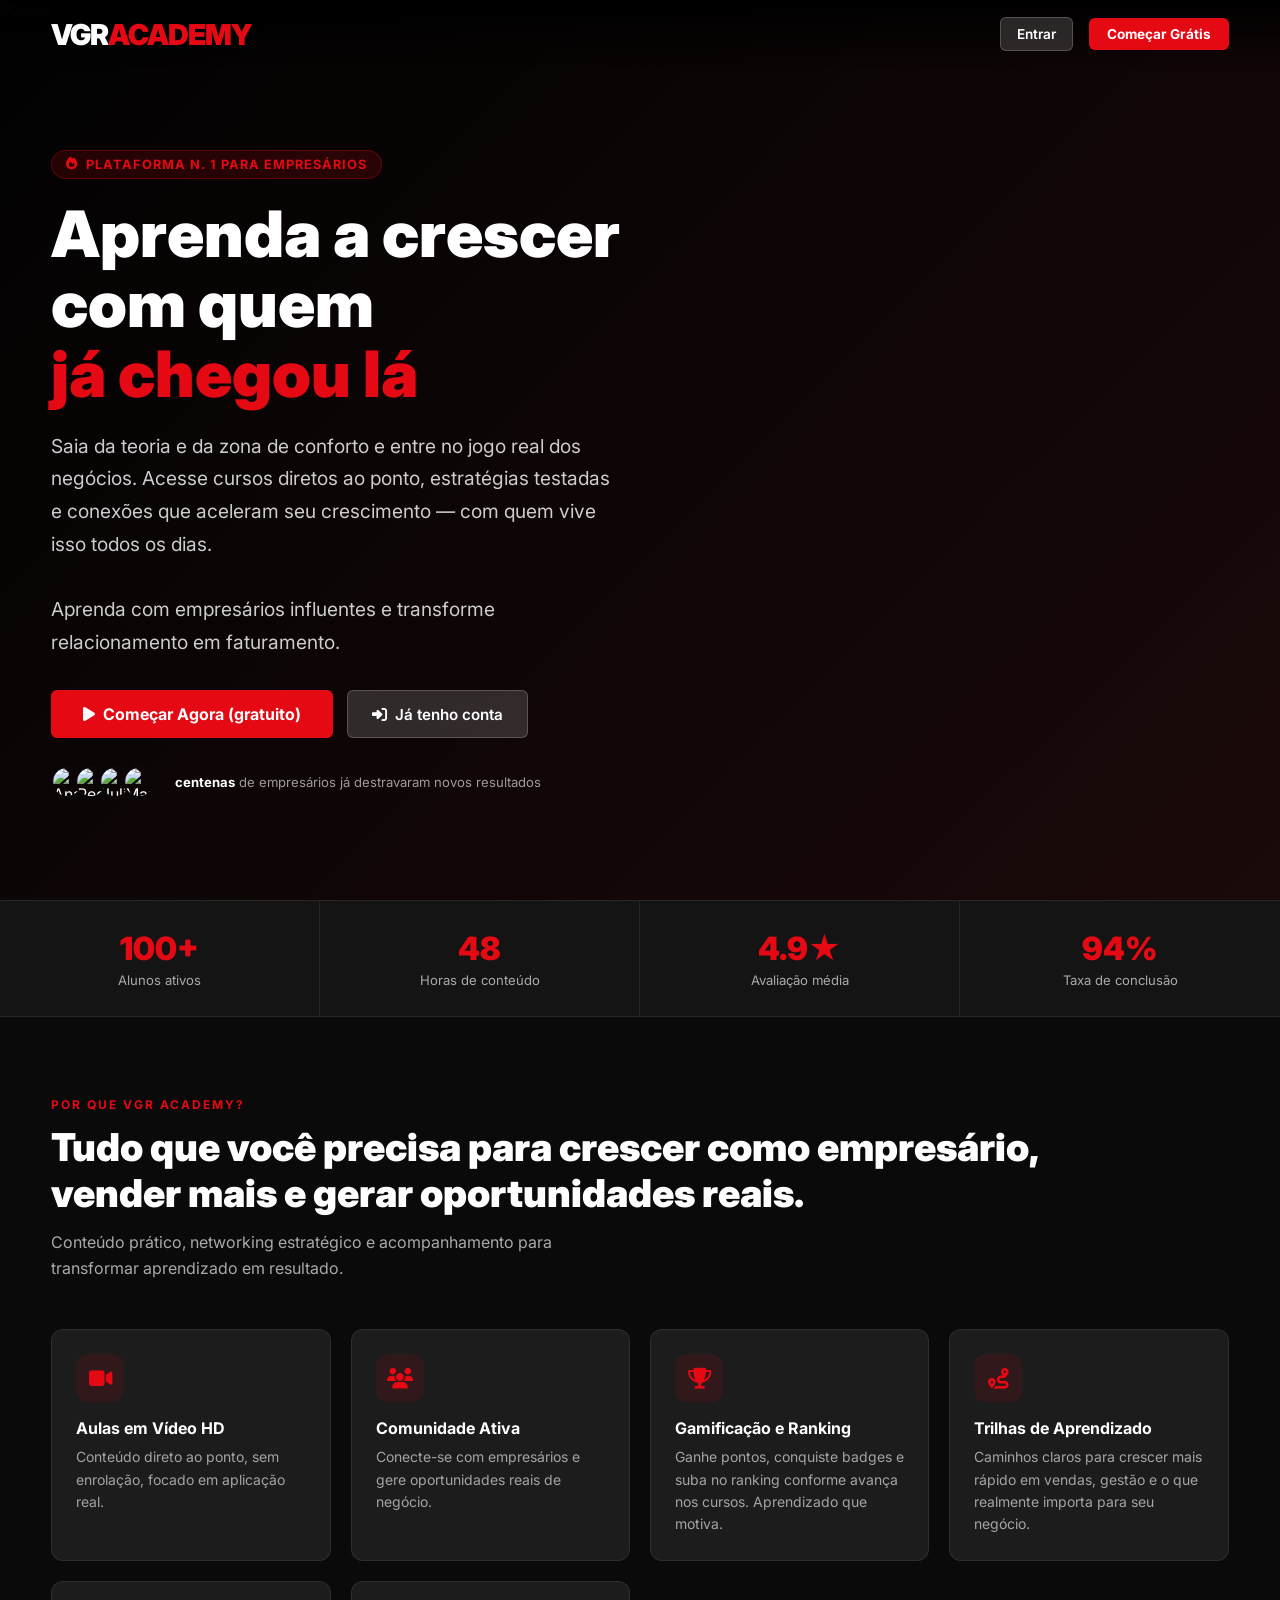
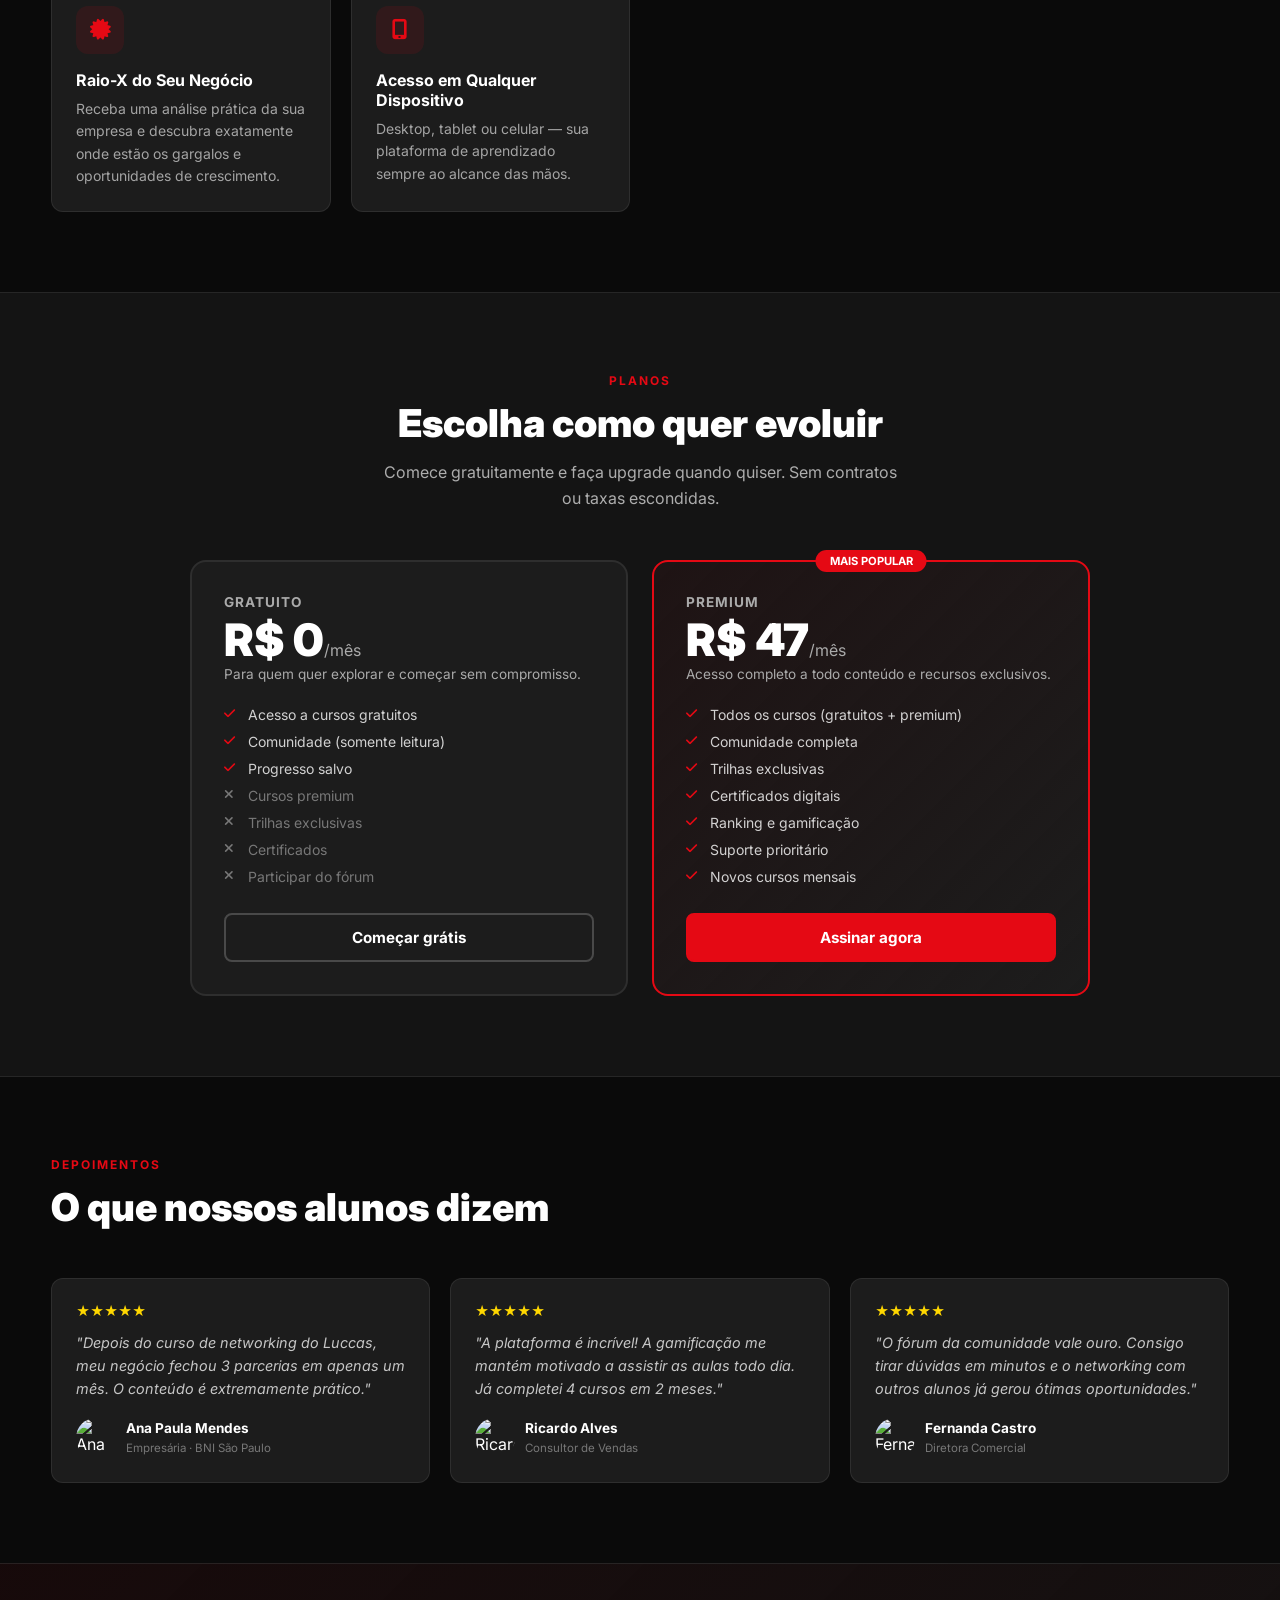
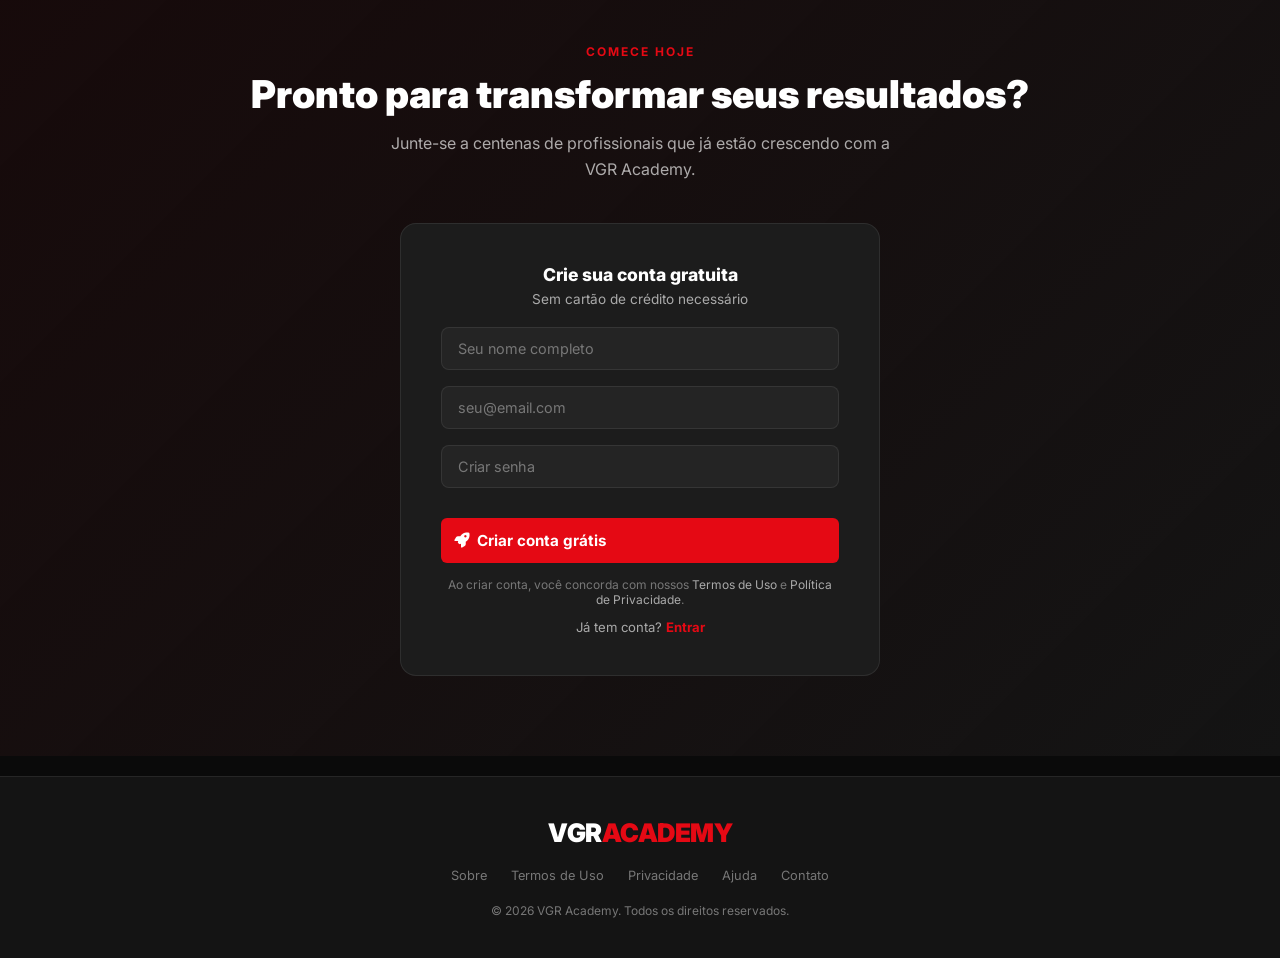
==== commit ef68138e: "fix: logo links to root URL, video fallback to poster for local/invalid URLs, quickRegister uses Sup" ====
--- a/index.html
+++ b/index.html
@@ -14,7 +14,7 @@
   <!-- NAVBAR -->
   <nav class="navbar scrolled" id="navbar">
     <div class="navbar-left">
-      <a href="index.html" class="logo">VGR<span>ACADEMY</span></a>
+      <a href="/" class="logo">VGR<span>ACADEMY</span></a>
     </div>
     <div class="navbar-right">
       <a href="login.html" class="btn-secondary btn-sm">Entrar</a>
@@ -25,7 +25,13 @@
   <!-- HERO -->
   <section class="landing-hero">
     <div class="landing-hero-bg" id="landingHeroBg">
-      <!-- mídia injetada via JS do painel admin -->
+      <!-- Vídeo com atributos HTML nativos — Android exige isso para autoplay funcionar -->
+      <video id="landingHeroVideo"
+             autoplay muted loop playsinline
+             webkit-playsinline
+             preload="auto"
+             style="display:none">
+      </video>
       <img src="https://images.unsplash.com/photo-1522202176988-66273c2fd55f?w=1600&q=80" alt="Hero" id="landingHeroImg" />
     </div>
     <div class="landing-hero-content">
@@ -240,35 +246,33 @@
     </div>
   </footer>
 
+  <script src="https://cdn.jsdelivr.net/npm/@supabase/supabase-js@2"></script>
   <script src="js/db.js"></script>
   <script src="js/supabase-config.js"></script>
   <script src="js/supabase-db.js"></script>
   <script>
     // ---- Aplica mídia de fundo da landing page (local + Supabase) ----
     function applyLandingMedia(url, type, poster) {
-      const bg  = document.getElementById('landingHeroBg');
+      if (!url) return;
+      const vid = document.getElementById('landingHeroVideo');
       const img = document.getElementById('landingHeroImg');
-      if (!bg || !url) return;
-      if (type === 'video') {
-        const vid = document.createElement('video');
-        // Ordem importa: muted ANTES de tudo (Android + iOS)
-        vid.muted = true;
-        vid.setAttribute('muted', '');
-        vid.setAttribute('autoplay', '');
-        vid.setAttribute('loop', '');
-        vid.setAttribute('playsinline', '');
-        vid.setAttribute('webkit-playsinline', '');
-        vid.setAttribute('preload', 'auto');
+      const isExternal = /^https?:\/\//i.test(url);
+
+      if (type === 'video' && isExternal && vid) {
         if (poster) vid.poster = poster;
         vid.src = url;
-        if (img) img.replaceWith(vid); else bg.insertBefore(vid, bg.firstChild);
-        // Fallback: tenta play após canplay (Android Chrome às vezes precisa disso)
-        const tryPlay = () => vid.play().catch(() => {});
-        vid.addEventListener('canplay', tryPlay, { once: true });
+        vid.muted = true;
+        vid.style.display = 'block';
+        if (img) img.style.display = 'none';
+        const fallback = () => { vid.style.display = 'none'; if (img && poster) { img.src = poster; img.style.display = ''; } };
+        vid.addEventListener('error', fallback, { once: true });
         vid.load();
-        tryPlay();
-      } else {
-        if (img) img.src = url;
+        vid.play().catch(() => vid.addEventListener('canplaythrough', () => vid.play().catch(fallback), { once: true }));
+      } else if (img) {
+        // URL local ou tipo imagem — mostra poster/imagem
+        img.src = (type !== 'video' ? url : null) || poster || img.src;
+        img.style.display = '';
+        if (vid) vid.style.display = 'none';
       }
     }
 
@@ -304,18 +308,42 @@
       });
     });
 
-    // Quick register from landing
-    function quickRegister(e) {
+    // Quick register from landing — usa Supabase Auth
+    async function quickRegister(e) {
       e.preventDefault();
+      const btn   = e.target.querySelector('button[type="submit"]');
       const name  = document.getElementById('qrName').value.trim();
       const email = document.getElementById('qrEmail').value.trim();
       const pass  = document.getElementById('qrPass').value;
-      const result = DB.registerUser(name, email, pass, 'free');
-      if (result.success) {
-        DB.login(email, pass);
-        window.location.href = 'home.html';
-      } else {
-        alert(result.error || 'Erro ao criar conta. Tente novamente.');
+
+      if (!name || name.length < 2) { alert('Informe seu nome completo.'); return; }
+      if (!email || !/^[^\s@]+@[^\s@]+\.[^\s@]+$/.test(email)) { alert('E-mail inválido.'); return; }
+      if (pass.length < 6) { alert('A senha deve ter pelo menos 6 caracteres.'); return; }
+
+      if (btn) { btn.disabled = true; btn.innerHTML = '<i class="fas fa-spinner fa-spin"></i> Criando...'; }
+
+      try {
+        const { data, error } = await supabaseClient.auth.signUp({
+          email, password: pass, options: { data: { name } }
+        });
+        if (error) {
+          const msg = error.message?.includes('already registered') ? 'Este e-mail já está cadastrado.' : 'Erro ao criar conta. Tente novamente.';
+          alert(msg);
+          if (btn) { btn.disabled = false; btn.innerHTML = '<i class="fas fa-rocket"></i> Criar conta grátis'; }
+          return;
+        }
+        // Garante criação do perfil mesmo sem trigger
+        if (data.user && data.session) {
+          const avatar = `https://ui-avatars.com/api/?name=${encodeURIComponent(name)}&background=e50914&color=fff&size=80`;
+          await supabaseClient.from('profiles').upsert({ id: data.user.id, name, avatar, plan: 'free' });
+          window.location.href = 'home.html';
+        } else {
+          alert('Conta criada! Verifique seu e-mail para confirmar o cadastro e depois faça login.');
+          if (btn) { btn.disabled = false; btn.innerHTML = '<i class="fas fa-check"></i> Verifique o e-mail'; }
+        }
+      } catch(err) {
+        alert('Erro inesperado. Tente novamente.');
+        if (btn) { btn.disabled = false; btn.innerHTML = '<i class="fas fa-rocket"></i> Criar conta grátis'; }
       }
     }
   </script>
--- a/css/style.css
+++ b/css/style.css
@@ -142,27 +142,50 @@
 /* User Menu */
 .user-menu { position: relative; }
 .avatar {
-  display: flex; align-items: center; gap: 6px;
+  display: flex; align-items: center; gap: 8px;
   cursor: pointer;
-}
-.avatar img { border-radius: 4px; width: 36px; height: 36px; object-fit: cover; }
-.avatar .fa-caret-down { font-size: 0.75rem; color: var(--gray); transition: transform var(--transition); }
-.user-menu:hover .fa-caret-down { transform: rotate(180deg); }
+  padding: 4px 6px;
+  border-radius: 6px;
+  transition: background var(--transition);
+}
+.avatar:hover { background: rgba(255,255,255,0.07); }
+.avatar img { border-radius: 50%; width: 34px; height: 34px; object-fit: cover; flex-shrink: 0; }
+.avatar .user-display-name {
+  font-size: 0.82rem;
+  font-weight: 600;
+  color: rgba(255,255,255,0.9);
+  max-width: 90px;
+  overflow: hidden;
+  text-overflow: ellipsis;
+  white-space: nowrap;
+}
+.avatar .fa-caret-down { font-size: 0.72rem; color: var(--gray); transition: transform var(--transition); }
+.user-menu:hover .fa-caret-down,
+.dropdown.dropdown-open ~ * .fa-caret-down,
+#avatarBtn.active .fa-caret-down { transform: rotate(180deg); }
 
 .dropdown {
   display: none;
   position: absolute;
-  top: calc(100% + 12px);
+  top: calc(100% + 10px);
   right: 0;
-  background: rgba(20,20,20,0.97);
+  background: rgba(18,18,18,0.98);
   border: 1px solid var(--border);
-  border-radius: 6px;
-  min-width: 180px;
+  border-radius: 8px;
+  min-width: 190px;
   padding: 8px 0;
-  box-shadow: var(--shadow);
-  backdrop-filter: blur(10px);
-}
-.user-menu:hover .dropdown { display: block; }
+  box-shadow: 0 8px 32px rgba(0,0,0,0.6);
+  backdrop-filter: blur(16px);
+  z-index: 200;
+  animation: dropdownFadeIn 0.15s ease;
+}
+@keyframes dropdownFadeIn {
+  from { opacity: 0; transform: translateY(-6px); }
+  to   { opacity: 1; transform: translateY(0); }
+}
+/* Abre por hover (desktop) OU pela classe JS (mobile/click) */
+.user-menu:hover .dropdown,
+.dropdown.dropdown-open { display: block; }
 .dropdown a {
   display: flex;
   align-items: center;
@@ -952,20 +975,27 @@
    PAGE: PLAYER / CURSO
    ============================================================ */
 .player-page { padding-top: var(--navbar-h); background: var(--bg); }
-.player-container { display: flex; height: calc(100vh - var(--navbar-h)); }
+
+/* Page scrolls naturally — sidebar sticks on desktop */
+.player-container {
+  display: flex;
+  align-items: flex-start;   /* required for sticky sidebar */
+  min-height: calc(100vh - var(--navbar-h));
+}
 
 .player-main {
   flex: 1;
   display: flex;
   flex-direction: column;
-  overflow: hidden;
-}
+  min-width: 0;              /* prevent flex overflow */
+}
+
 .video-wrap {
   position: relative;
   background: #000;
   aspect-ratio: 16/9;
   width: 100%;
-  max-height: 70vh;
+  max-height: 62vh;   /* limita altura para o usuário ver as abas abaixo */
 }
 .video-placeholder {
   width: 100%; height: 100%;
@@ -1011,7 +1041,7 @@
   color: rgba(255,255,255,0.8);
 }
 
-.player-info { padding: 20px 24px; overflow-y: auto; flex: 1; }
+.player-info { padding: 20px 24px; }
 .player-course-title { font-size: 1.3rem; font-weight: 800; margin-bottom: 6px; }
 .player-lesson-title { font-size: 1rem; color: var(--gray); margin-bottom: 16px; }
 .player-meta-row { display: flex; align-items: center; gap: 12px; margin-bottom: 20px; flex-wrap: wrap; }
@@ -1038,6 +1068,11 @@
   border-left: 1px solid var(--border);
   overflow-y: auto;
   flex-shrink: 0;
+  /* Stick to viewport while page scrolls */
+  position: sticky;
+  top: var(--navbar-h);
+  max-height: calc(100vh - var(--navbar-h));
+  align-self: flex-start;
 }
 .sidebar-header {
   padding: 16px 20px;
@@ -1322,9 +1357,14 @@
 }
 
 @media (max-width: 900px) {
-  .player-container { flex-direction: column; height: auto; }
-  .player-sidebar { width: 100%; min-height: 300px; border-left: none; border-top: 1px solid var(--border); }
-  .video-wrap { max-height: 50vw; }
+  .player-container { flex-direction: column; }
+  .player-sidebar {
+    position: static;        /* no sticky on mobile — flows normally */
+    max-height: none;
+    width: 100%;
+    border-left: none;
+    border-top: 1px solid var(--border);
+  }
 }
 
 /* MOBILE */
@@ -1332,7 +1372,7 @@
   :root { --navbar-h: 60px; }
   .logo { font-size: 1.4rem; }
 
-  /* Navbar: padding menor e botões proporcionais */
+  /* Navbar */
   .navbar { padding: 0 4%; }
   .navbar-right { gap: 8px; }
   .btn-primary.btn-sm,
@@ -1341,11 +1381,60 @@
     font-size: 0.78rem;
     white-space: nowrap;
   }
-  .hero { height: 75vw; min-height: 340px; max-height: 520px; }
-  .hero-content { padding: 0 5% 60px; }
+
+  /* ---- Hero: maior no mobile, mostra descrição ---- */
+  .hero {
+    height: auto;
+    min-height: 88vh;
+    max-height: none;
+    align-items: flex-end;
+  }
+  /* Overlay mais intenso na base para legibilidade no mobile */
+  .hero-overlay {
+    background:
+      linear-gradient(
+        to right,
+        rgba(0,0,0,0.7) 0%,
+        rgba(0,0,0,0.2) 70%,
+        transparent 100%
+      ),
+      linear-gradient(
+        to top,
+        rgba(10,10,10,1) 0%,
+        rgba(10,10,10,0.6) 35%,
+        transparent 75%
+      );
+  }
+  .hero-content {
+    padding: 0 5% 72px;
+    max-width: 100%;
+  }
+  .hero-title {
+    font-size: clamp(1.7rem, 8vw, 2.4rem);
+    margin-bottom: 10px;
+  }
+  /* Mostra a descrição no mobile, mas limita linhas */
+  .hero-desc {
+    display: -webkit-box;
+    -webkit-line-clamp: 3;
+    -webkit-box-orient: vertical;
+    overflow: hidden;
+    font-size: 0.85rem;
+    margin-bottom: 14px;
+    color: rgba(255,255,255,0.8);
+  }
+  .hero-meta { gap: 8px; margin-bottom: 18px; }
+  .hero-meta span { font-size: 0.8rem; }
   .hero-actions { gap: 8px; }
   .btn-primary, .btn-secondary { padding: 10px 18px; font-size: 0.85rem; }
-  .hero-desc { display: none; }
+  /* Scroll indicator um pouco mais baixo para não sobrepor botões */
+  .hero-scroll-indicator { bottom: 12px; }
+
+  /* Seções */
+  .section { padding: 24px 0 6px; }
+  .section-header { margin-bottom: 12px; }
+  .section-header h2 { font-size: 1rem; gap: 8px; }
+
   .progress-card-featured { flex-direction: column; align-items: flex-start; }
   .progress-card-featured-thumb { width: 100%; }
   .course-card { min-width: 150px; max-width: 150px; }
@@ -1362,7 +1451,6 @@
   .login-box { padding: 28px 20px; margin: 16px; }
   .carousel-btn { display: none; }
   .course-grid { grid-template-columns: repeat(2, 1fr); gap: 10px; }
-  .section-header h2 { font-size: 0.95rem; }
 }
 
 @media (max-width: 360px) {
@@ -1557,6 +1645,26 @@
 }
 .poster-card:hover .poster-rank { -webkit-text-stroke-color: rgba(229,9,20,0.55); }
 
+/* ---- progress bar (Continue Watching) ---- */
+.poster-progress-bar {
+  position: absolute;
+  bottom: 0;
+  left: 0;
+  right: 0;
+  height: 3px;
+  background: rgba(255,255,255,0.18);
+  z-index: 6;
+  border-radius: 0 0 var(--poster-radius) var(--poster-radius);
+  overflow: hidden;
+}
+.poster-progress-fill {
+  height: 100%;
+  background: var(--red);
+  border-radius: 0 0 var(--poster-radius) var(--poster-radius);
+  transition: width 0.4s ease;
+  min-width: 4px;
+}
+
 /* ---- premium lock ---- */
 .poster-card.card-locked .poster-thumb img { filter: brightness(0.35); }
 .poster-lock {
@@ -1578,14 +1686,16 @@
    ============================================================ */
 .featured-section {
   padding: 0 4% 0;
-  margin-top: -72px;
+  margin-top: 32px;   /* abaixo do hero, alinhado com as demais seções */
   position: relative;
   z-index: 10;
 }
+
+#sectionsWrapper { padding-top: 0 !important; }
 
 .featured-section .section-header {
   margin-bottom: 20px;
-  padding-bottom: 0;
+  padding: 0;         /* remove padding lateral duplicado — já tem o 4% do pai */
   border: none;
 }
 
@@ -1717,8 +1827,8 @@
 }
 
 @media (max-width: 768px) {
-  :root { --poster-w: 130px; }
-  .featured-section { margin-top: -40px; }
+  :root { --poster-w: 140px; }
+  .featured-section { margin-top: 24px; }
   .featured-grid .poster-card:first-child { grid-row: span 1; }
   .poster-actions { display: none; }
   .poster-info { padding-bottom: 10px; }
@@ -1726,14 +1836,18 @@
 }
 
 @media (max-width: 480px) {
-  :root { --poster-w: 110px; }
-  .featured-section { margin-top: -24px; padding: 0 3%; }
+  :root { --poster-w: 135px; }
+  .featured-section { margin-top: 16px; padding: 0 3%; }
   .featured-grid { gap: 10px; }
-  .poster-title { font-size: 0.7rem; }
-  .poster-meta { display: none; }
+  .poster-title { font-size: 0.75rem; }
+  .poster-meta { font-size: 0.68rem; }
   .poster-rank { font-size: 3rem; }
+  /* Carousel com padding menor para caber mais cartaz */
+  .carousel-wrap { padding: 0 3%; }
+  .carousel { gap: 8px; }
 }
 
 @media (max-width: 360px) {
-  :root { --poster-w: 95px; }
-}
+  :root { --poster-w: 120px; }
+  .carousel-wrap { padding: 0 2%; }
+}
